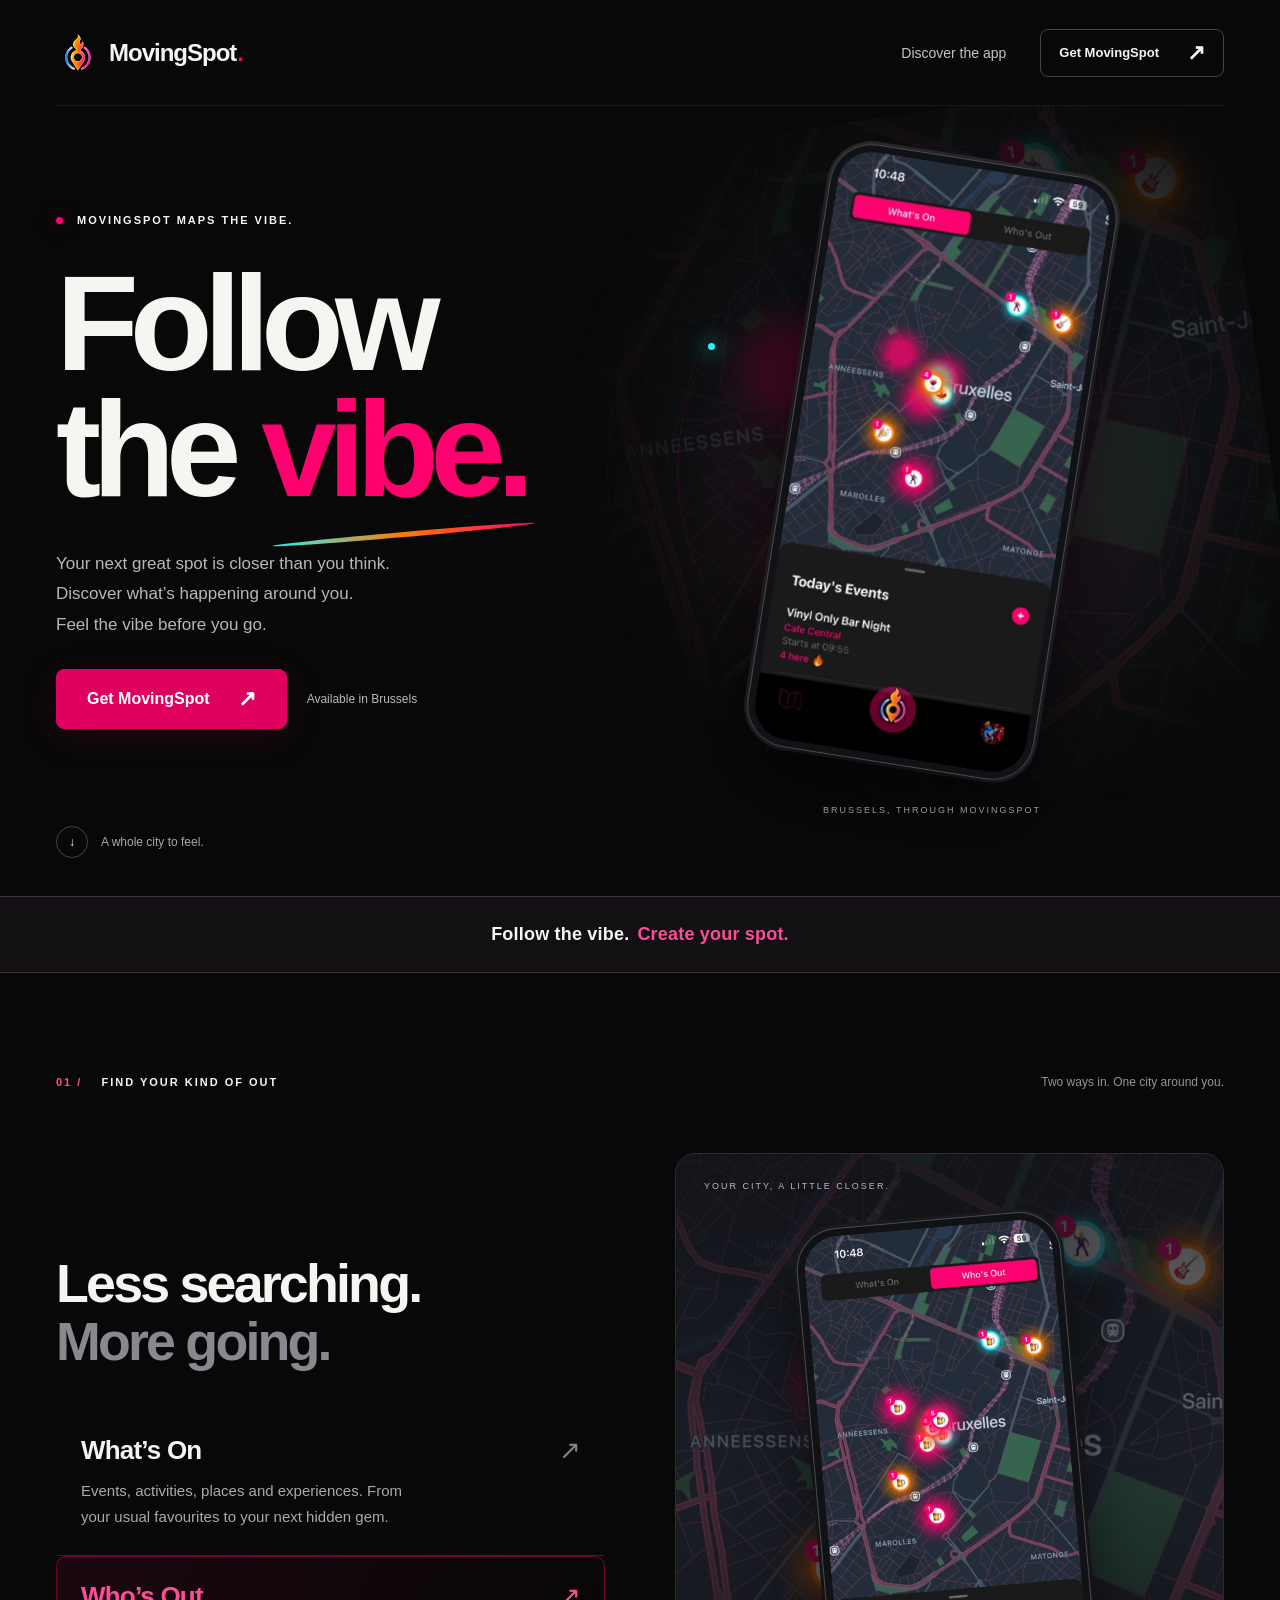
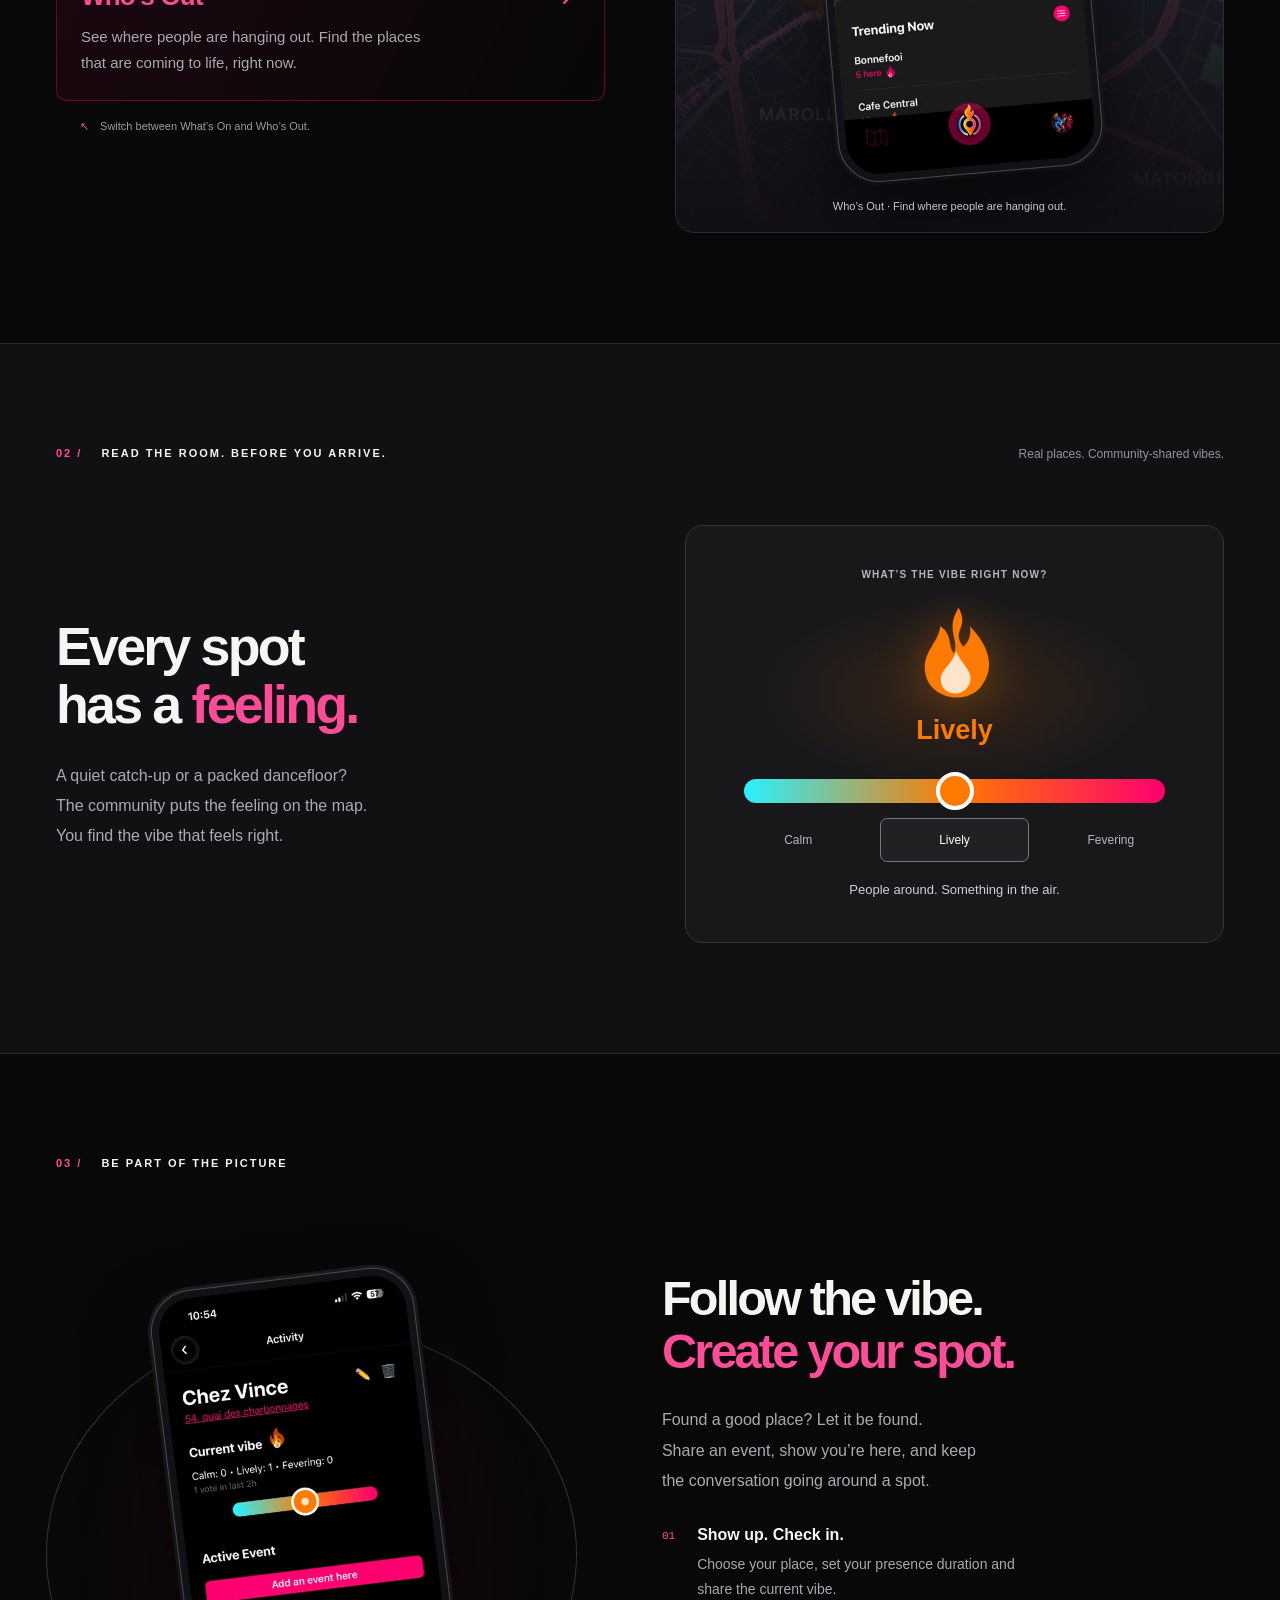
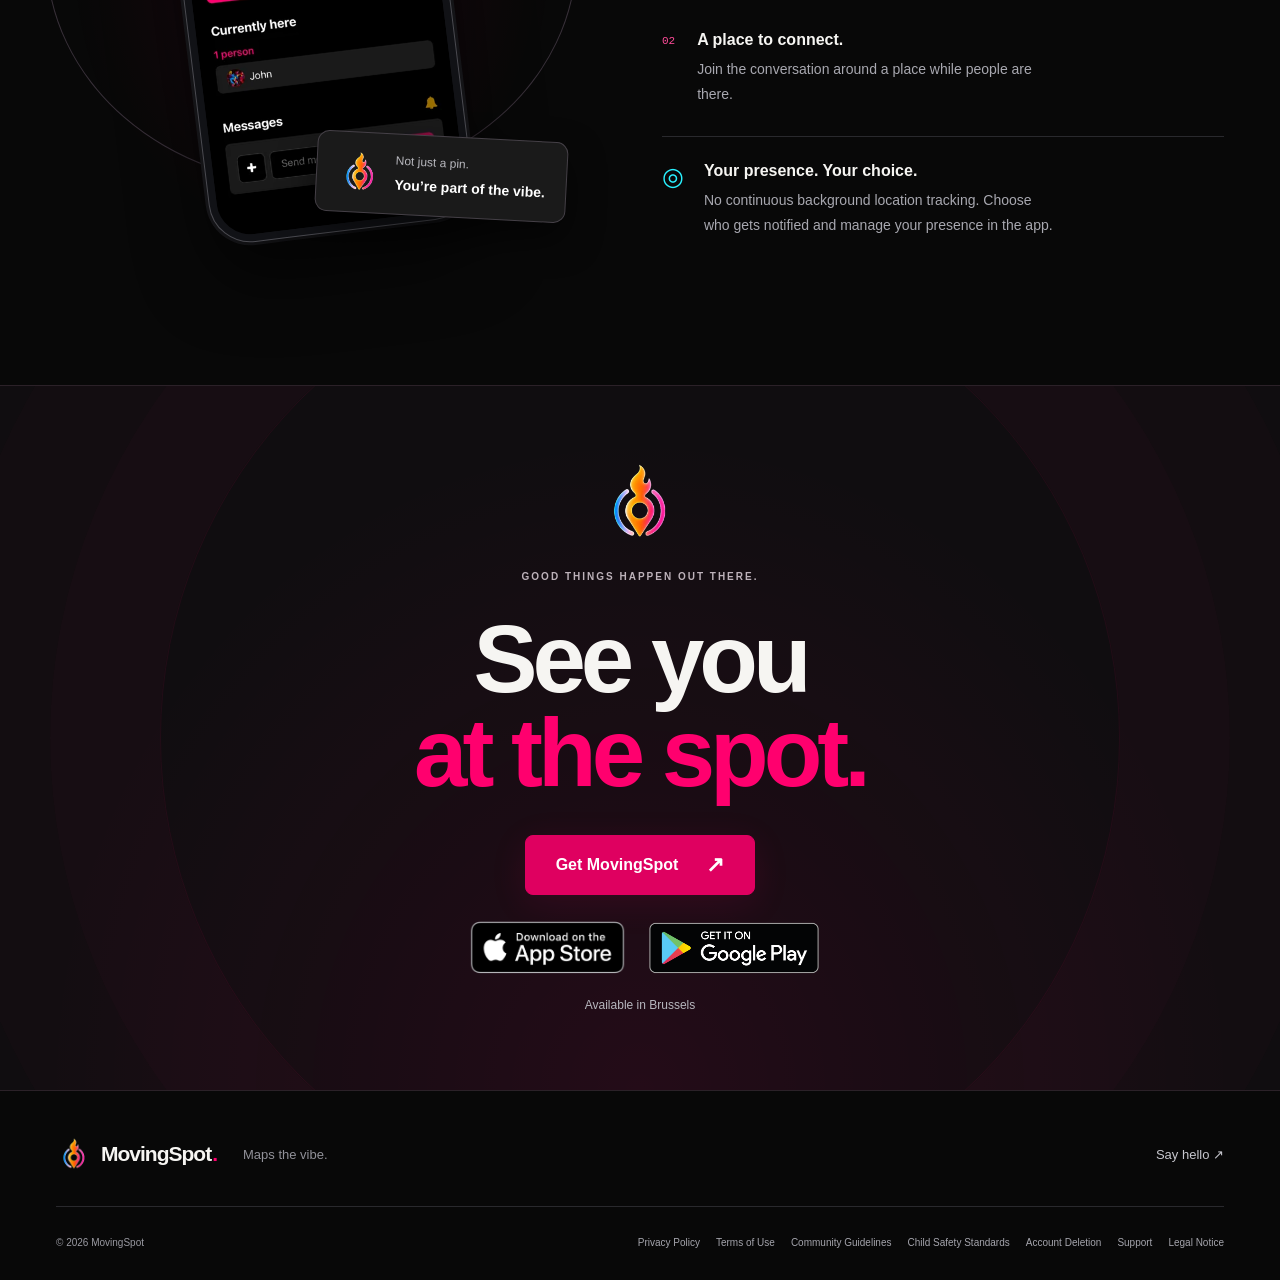
==== index.html @ 8ee5115b "Show Brussels availability across download actions" ====
<!doctype html>
<html lang="en">
<head>
  <meta charset="utf-8">
  <meta name="viewport" content="width=device-width, initial-scale=1">
  <title>MovingSpot | Follow the vibe</title>
  <meta name="description" content="MovingSpot is the Brussels app to discover events, places and experiences. See where people are hanging out, feel the vibe before you go, and share your spot.">
  <meta name="robots" content="index,follow,max-image-preview:large">
  <meta name="application-name" content="MovingSpot">
  <meta name="theme-color" content="#080808">
  <link rel="canonical" href="https://movingspot.app/">
  <meta property="og:type" content="website">
  <meta property="og:site_name" content="MovingSpot">
  <meta property="og:title" content="MovingSpot | Follow the vibe">
  <meta property="og:description" content="Discover what's happening around you. What's On. Who's Out. Follow the vibe, not the crowd.">
  <meta property="og:url" content="https://movingspot.app/">
  <meta property="og:image" content="https://movingspot.app/assets/social-preview.png">
  <meta property="og:image:width" content="1200">
  <meta property="og:image:height" content="630">
  <meta property="og:image:alt" content="MovingSpot - discover events, places and the vibe around you.">
  <meta name="twitter:card" content="summary_large_image">
  <script type="application/ld+json">
    {
      "@context": "https://schema.org",
      "@graph": [
        {
          "@type": "WebSite",
          "@id": "https://movingspot.app/#website",
          "url": "https://movingspot.app/",
          "name": "MovingSpot",
          "alternateName": "MovingSpot Brussels",
          "inLanguage": "en-BE",
          "publisher": { "@id": "https://movingspot.app/#organization" }
        },
        {
          "@type": "Organization",
          "@id": "https://movingspot.app/#organization",
          "name": "MovingSpot",
          "legalName": "IRD (Inoca Research And Development)",
          "url": "https://movingspot.app/",
          "logo": {
            "@type": "ImageObject",
            "url": "https://movingspot.app/assets/icon-512.png",
            "contentUrl": "https://movingspot.app/assets/icon-512.png"
          },
          "email": "support@movingspot.app",
          "vatID": "BE0658904172",
          "address": {
            "@type": "PostalAddress",
            "streetAddress": "54 quai des Charbonnages",
            "postalCode": "1080",
            "addressLocality": "Brussels",
            "addressCountry": "BE"
          },
          "sameAs": [
            "https://play.google.com/store/apps/details?id=com.brusselfever.app",
            "https://apps.apple.com/us/app/movingspot-brussels/id6769430023"
          ]
        },
        {
          "@type": "MobileApplication",
          "@id": "https://movingspot.app/#app",
          "name": "MovingSpot: Brussels",
          "alternateName": "MovingSpot",
          "applicationCategory": "LifestyleApplication",
          "operatingSystem": ["Android", "iOS"],
          "url": "https://movingspot.app/",
          "downloadUrl": [
            "https://play.google.com/store/apps/details?id=com.brusselfever.app",
            "https://apps.apple.com/us/app/movingspot-brussels/id6769430023"
          ],
          "image": "https://movingspot.app/assets/icon-512.png",
          "publisher": { "@id": "https://movingspot.app/#organization" }
        }
      ]
    }
  </script>
  <link rel="icon" type="image/png" href="./assets/icon-32.png">
  <link rel="apple-touch-icon" href="./assets/icon-180.png">
  <link rel="manifest" href="./site.webmanifest">
  <link rel="stylesheet" href="./styles.css?v=brussels-availability-2">
  <script src="./site.js?v=stores-live-4" defer></script>
</head>
<body>
  <a class="skip-link" href="#main">Skip to content</a>
  <header class="site-header wrap">
    <a class="brand" href="./" aria-label="MovingSpot home"><img src="./assets/brand-mark.webp" alt="" width="44" height="44">MovingSpot<span class="brand-dot">.</span></a>
    <nav aria-label="Main navigation"><a class="nav-discover" href="#discover">Discover the app</a><a class="button button-small" data-download data-download-nav href="#download"><span data-download-label>Get MovingSpot</span> <span aria-hidden="true">↗</span></a></nav>
  </header>
  <main id="main">
    <section class="hero wrap" aria-labelledby="hero-title">
      <div class="hero-copy">
        <p class="eyebrow"><span class="status-dot"></span> MovingSpot maps the vibe.</p>
        <h1 id="hero-title">Follow<br> the <em>vibe.</em></h1>
        <p class="hero-description">Your next great spot is closer than you think.<br>Discover what’s happening around you.<br>Feel the vibe before you go.</p>
        <div class="hero-actions"><a class="button button-primary" data-download data-download-hero href="#download"><span data-download-label>Get MovingSpot</span><span aria-hidden="true">↗</span></a><span class="availability-note">Available in Brussels</span></div>
      </div>
      <div class="hero-scene" aria-label="A preview of the MovingSpot app in Brussels">
        <div class="hero-map" aria-hidden="true"></div>
        <div class="orbit orbit-one" aria-hidden="true"></div><div class="orbit orbit-two" aria-hidden="true"></div>
        <div class="phone hero-phone"><img src="./assets/map-on-780.webp" srcset="./assets/map-on-390.webp 390w, ./assets/map-on-780.webp 780w" sizes="(max-width: 600px) 250px, 290px" width="780" height="1688" fetchpriority="high" alt="MovingSpot What's On: map of Brussels with glowing event markers and Today's Events."></div>
        <span class="scene-note">BRUSSELS, THROUGH MOVINGSPOT</span>
      </div>
      <a class="scroll-cue" href="#discover"><span aria-hidden="true">↓</span> A whole city to feel.</a>
    </section>
    <div class="vibe-strip">
      <p class="strip-content"><span>Follow the vibe.</span> <span class="strip-accent">Create your spot.</span></p>
    </div>
    <section class="discover wrap section" id="discover" aria-labelledby="discover-title">
      <div class="section-top"><p class="eyebrow"><span class="section-number">01 /</span> Find your kind of out</p><p class="small-note">Two ways in. One city around you.</p></div>
      <div class="discovery-layout">
        <div class="discovery-copy">
          <h2 id="discover-title">Less searching.<br><span class="muted-heading">More going.</span></h2>
          <div class="discovery-controls" role="group" aria-label="Explore the two map views">
            <button class="discovery-choice" type="button" data-mode="on" aria-pressed="false" aria-controls="discovery-screen"><span class="choice-heading"><span>What’s On</span><span aria-hidden="true">↗</span></span><span class="choice-copy">Events, activities, places and experiences. From your usual favourites to your next hidden gem.</span></button>
            <button class="discovery-choice is-active" type="button" data-mode="out" aria-pressed="true" aria-controls="discovery-screen"><span class="choice-heading"><span>Who’s Out</span><span aria-hidden="true">↗</span></span><span class="choice-copy">See where people are hanging out. Find the places that are coming to life, right now.</span></button>
          </div>
          <p class="interaction-hint"><span aria-hidden="true">↖</span> Switch between What’s On and Who’s Out.</p>
        </div>
        <figure class="discovery-stage">
          <div class="stage-map" aria-hidden="true"></div><span class="stage-caption">YOUR CITY, A LITTLE CLOSER.</span>
          <div class="phone discovery-phone" id="discovery-screen"><img id="discovery-image" src="./assets/map-out-780.webp" srcset="./assets/map-out-390.webp 390w, ./assets/map-out-780.webp 780w" sizes="(max-width: 600px) 240px, 280px" width="780" height="1688" loading="lazy" alt="Who's Out view with place markers and a Trending Now list of places where people are present."></div>
          <figcaption id="discovery-caption" aria-live="polite">Who’s Out · Find where people are hanging out.</figcaption>
        </figure>
      </div>
    </section>
    <section class="vibe-section section" id="vibe" aria-labelledby="vibe-title">
      <div class="wrap">
        <div class="section-top"><p class="eyebrow"><span class="section-number">02 /</span> Read the room. Before you arrive.</p><span class="small-note">Real places. Community-shared vibes.</span></div>
        <div class="vibe-layout">
          <div><h2 id="vibe-title">Every spot<br>has a <em>feeling.</em></h2><p class="section-description">A quiet catch-up or a packed dancefloor?<br>The community puts the feeling on the map.<br>You find the vibe that feels right.</p></div>
          <div class="vibe-demo" data-vibe="lively">
            <p class="eyebrow">What’s the vibe right now?</p>
            <div class="vibe-symbol" aria-hidden="true"><svg viewBox="0 0 80 100"><path d="M44 2C56 25 35 26 49 44c6-5 9-14 7-22 25 26 25 47 13 64C53 108 16 100 9 77 1 52 23 40 24 22c14 9 8 23 15 29C45 36 29 26 44 2Z" fill="currentColor"/><path d="M41 49c8 17 22 24 13 38-9 13-27 8-29-4-3-14 12-18 16-34Z" fill="#fff" opacity=".8"/></svg></div>
            <p class="vibe-state" id="vibe-state" aria-live="polite">Lively</p><div class="vibe-scale"><span aria-hidden="true"></span><input id="vibe-slider" type="range" min="0" max="2" step="1" value="1" aria-label="Select the vibe" aria-valuetext="Lively"></div>
            <div class="vibe-options" role="group" aria-label="Preview a vibe"><button type="button" data-vibe-option="calm" aria-pressed="false">Calm</button><button type="button" data-vibe-option="lively" aria-pressed="true">Lively</button><button type="button" data-vibe-option="fevering" aria-pressed="false">Fevering</button></div>
            <p class="vibe-description" id="vibe-description">People around. Something in the air.</p>
          </div>
        </div>
      </div>
    </section>
    <section class="community wrap section" aria-labelledby="community-title">
      <div class="section-top"><p class="eyebrow"><span class="section-number">03 /</span> Be part of the picture</p></div>
      <div class="community-layout">
        <div class="community-visual"><div class="community-halo" aria-hidden="true"></div><div class="phone activity-phone"><img src="./assets/activity-780.webp" srcset="./assets/activity-390.webp 390w, ./assets/activity-780.webp 780w" sizes="(max-width: 600px) 220px, 265px" width="780" height="1688" loading="lazy" alt="Place activity screen showing the current vibe, people present and place-based messages."></div><div class="checkin-note"><img src="./assets/brand-mark.webp" width="46" height="46" alt=""><span>Not just a pin.<br><strong>You’re part of the vibe.</strong></span></div></div>
        <div class="community-copy"><h2 id="community-title">Follow the vibe.<br><em>Create your spot.</em></h2><p class="section-description">Found a good place? Let it be found.<br>Share an event, show you’re here, and keep<br class="desktop-break"> the conversation going around a spot.</p>
          <div class="story-line"><span aria-hidden="true">01</span><div><h3>Show up. Check in.</h3><p>Choose your place, set your presence duration and share the current vibe.</p></div></div>
          <div class="story-line"><span aria-hidden="true">02</span><div><h3>A place to connect.</h3><p>Join the conversation around a place while people are there.</p></div></div>
          <div class="privacy-note"><span aria-hidden="true">◎</span><div><h3>Your presence. Your choice.</h3><p>No continuous background location tracking. Choose who gets notified and manage your presence in the app.</p></div></div>
        </div>
      </div>
    </section>
    <section class="download-section" id="download" aria-labelledby="download-title">
      <div class="download-orbit" aria-hidden="true"></div><div class="wrap download-content"><img src="./assets/brand-mark.webp" width="88" height="88" alt="" loading="lazy"><p class="eyebrow">Good things happen out there.</p><h2 id="download-title">See you<br><em>at the spot.</em></h2><a class="button button-primary" data-download data-download-bottom href="#store-options"><span data-download-label>Get MovingSpot</span><span aria-hidden="true">↗</span></a>
        <div class="store-links" id="store-options"><a class="store-badge" data-store="apple" href="https://apps.apple.com/us/app/movingspot-brussels/id6769430023" target="_blank" rel="noopener noreferrer" aria-label="Download MovingSpot on the App Store (opens in a new tab)"><img class="store-badge-image" src="./assets/app-store.png" width="775" height="300" alt=""></a><a class="store-badge" data-store="google" href="https://play.google.com/store/apps/details?id=com.brusselfever.app" target="_blank" rel="noopener noreferrer" aria-label="Get MovingSpot on Google Play (opens in a new tab)"><img class="store-badge-image" src="./assets/google-play.png" width="1500" height="1500" alt=""></a></div><p class="availability-note">Available in Brussels</p>
      </div>
    </section>
  </main>
  <footer class="site-footer wrap">
    <div class="footer-top"><a class="brand" href="./"><img src="./assets/brand-mark.webp" alt="" width="36" height="36">MovingSpot<span class="brand-dot">.</span></a><p>Maps the vibe.</p><a href="mailto:support@movingspot.app" target="_blank" rel="noopener noreferrer" aria-label="Say hello (opens in a new tab)">Say hello <span aria-hidden="true">↗</span></a></div>
    <div class="footer-bottom"><p>© 2026 MovingSpot</p><nav aria-label="Legal and support"><a href="./privacy.html">Privacy Policy</a><a href="./terms.html">Terms of Use</a><a href="./community-guidelines.html">Community Guidelines</a><a href="./child-safety.html">Child Safety Standards</a><a href="./account-deletion.html">Account Deletion</a><a href="./support.html">Support</a><a href="./legal-notice.html">Legal Notice</a></nav></div>
  </footer>
  <dialog id="store-dialog" aria-labelledby="store-title"><button class="dialog-close" type="button" aria-label="Close store selection">×</button><img src="./assets/brand-mark.webp" width="72" height="72" alt=""><p class="eyebrow">Follow the vibe.</p><h2 id="store-title">Take the city<br>with you.</h2><p class="availability-note">Available in Brussels</p><div class="dialog-stores"><a class="store-badge" data-store="apple" href="https://apps.apple.com/us/app/movingspot-brussels/id6769430023" target="_blank" rel="noopener noreferrer" aria-label="Download MovingSpot on the App Store (opens in a new tab)"><img class="store-badge-image" src="./assets/app-store.png" width="775" height="300" alt=""></a><a class="store-badge" data-store="google" href="https://play.google.com/store/apps/details?id=com.brusselfever.app" target="_blank" rel="noopener noreferrer" aria-label="Get MovingSpot on Google Play (opens in a new tab)"><img class="store-badge-image" src="./assets/google-play.png" width="1500" height="1500" alt=""></a></div></dialog>
</body>
</html>
---- styles.css ----
/* MovingSpot: app palette, system typography, map halos and compact surfaces. */
:root {
  color-scheme:dark;
  --bg:#080808;
  --surface:#1a1a1a;
  --pink:#ff006e;
  --pink-text:#ff4c99;
  --cyan:#29f1ff;
  --orange:#ff7a00;
  --text:#f6f5f2;
  --muted:#a2a2a7;
  --line:#29292d;
  --wrap:1200px;
  font-family:Arial,Helvetica,sans-serif;
  background:var(--bg);
  color:var(--text);
}

* {
  box-sizing:border-box;
}

html {
  scroll-behavior:smooth;
  scroll-padding-top:32px;
}

body {
  margin:0;
}

main {
  overflow:clip;
}

body,button,a {
  -webkit-tap-highlight-color:transparent;
}

button,a {
  touch-action:manipulation;
}

button {
  font:inherit;
  color:inherit;
}

a {
  color:inherit;
  text-decoration:none;
}

img {
  max-width:100%;
  display:block;
  height:auto;
}

button {
  cursor:pointer;
}

button,a {
  transition:background .2s,color .2s,border-color .2s,transform .2s;
}

button:focus-visible,a:focus-visible {
  outline:3px solid var(--cyan);
  outline-offset:6px;
}

button:active,.button:active {
  transform:translateY(1px);
}

::selection {
  background:var(--pink);
  color:#fff;
}

p,h1,h2,h3,figure {
  margin:0;
}

h1,h2,h3 {
  font-weight:700;
}

em {
  font-style:normal;
  color:var(--pink-text);
}

.wrap {
  width:min(var(--wrap),calc(100% - 112px));
  margin-inline:auto;
}

.skip-link {
  position:fixed;
  top:12px;
  left:12px;
  z-index:100;
  background:var(--pink);
  padding:14px;
  transform:translateY(-200%);
}

.skip-link:focus {
  transform:translateY(0);
}

.site-header {
  height:106px;
  display:flex;
  justify-content:space-between;
  align-items:center;
  position:relative;
  z-index:5;
  border-bottom:1px solid #ffffff13;
}

.brand {
  display:inline-flex;
  align-items:center;
  font-size:24px;
  font-weight:750;
  letter-spacing:-1px;
  white-space:nowrap;
}

.brand img {
  margin-right:9px;
}

.brand-dot {
  color:var(--pink);
  margin-left:1px;
}

.site-header nav {
  display:flex;
  align-items:center;
  gap:34px;
  font-size:14px;
}

.nav-discover {
  color:#c5c5c8;
}

.nav-discover:hover {
  color:#fff;
}

.button {
  display:inline-flex;
  align-items:center;
  justify-content:center;
  gap:28px;
  min-height:54px;
  padding:16px 25px;
  border:1px solid #454549;
  border-radius:8px;
  font-weight:700;
  font-size:15px;
}

.button:hover {
  background:#222;
  border-color:#727277;
}

.button-small {
  min-height:44px;
  padding:12px 18px;
  font-size:13px;
}

.button-primary {
  background:#df0060;
  border-color:#df0060;
  color:white;
  box-shadow:0 8px 36px #ff006e1a;
  font-size:16px;
  min-height:60px;
  padding:18px 30px;
}

.button-primary:hover {
  background:#d9005d;
  border-color:#d9005d;
  transform:translateY(-3px);
  box-shadow:0 10px 40px #ff006e2b;
}

.button[aria-disabled="true"],
.button[aria-disabled="true"]:hover {
  cursor:not-allowed;
  opacity:.58;
  background:#5b263d;
  border-color:#77465b;
  box-shadow:none;
  transform:none;
}

.button span[aria-hidden] {
  font-size:22px;
  line-height:1;
}

.eyebrow {
  text-transform:uppercase;
  font-size:11px;
  letter-spacing:2px;
  font-weight:600;
  line-height:1.7;
}

.status-dot {
  display:inline-block;
  width:7px;
  height:7px;
  border-radius:50%;
  background:var(--pink);
  box-shadow:0 0 16px #ff006e88;
  margin-right:9px;
}

.hero {
  display:grid;
  grid-template-columns:1fr 1fr;
  position:relative;
  min-height:790px;
  align-items:center;
  padding-top:38px;
  padding-bottom:100px;
}

.hero-copy {
  position:relative;
  z-index:2;
}

.hero h1 {
  font-size:clamp(88px,10.6vw,150px);
  line-height:.93;
  letter-spacing:-9px;
  margin:31px 0;
}

.hero h1 em {
  color:var(--pink);
  position:relative;
}

.hero h1 em:after {
  content:'';
  position:absolute;
  left:4%;
  right:-4%;
  bottom:-12px;
  height:5px;
  background:linear-gradient(90deg,var(--cyan),var(--orange) 50%,var(--pink));
  transform:rotate(-5deg);
  border-radius:50%;
}

.hero-description {
  font-size:17px;
  line-height:1.8;
  color:#b7b7be;
  margin:36px 0 29px;
}

.hero-actions {
  display:flex;
  align-items:center;
  gap:20px;
}

.availability-note {
  color:#b7b7be;
  font-size:12px;
  line-height:1.5;
}

.download-content>.availability-note {
  margin-top:14px;
}

.hero-scene {
  height:650px;
  position:relative;
  isolation:isolate;
}

.hero-map {
  position:absolute;
  inset:-30px -45px -30px -60px;
  background:url('./assets/map-texture.webp') center/cover;
  opacity:.44;
  mask-image:radial-gradient(ellipse at 58% 46%,#000 5%,#0008 42%,transparent 72%);
  z-index:-2;
  transform:rotate(-8deg);
}

.hero-scene:after {
  content:'';
  position:absolute;
  inset:12% 0 5%;
  background:radial-gradient(ellipse,#ff006e1f,transparent 66%);
  z-index:-1;
}

.phone {
  padding:7px;
  background:#111216;
  border:1px solid #4a4a50;
  border-radius:42px;
  box-shadow:0 35px 70px #0009,0 0 0 3px #1d1d21;
  overflow:hidden;
}

.phone img {
  width:100%;
  height:auto;
  border-radius:34px;
}

.hero-phone {
  width:290px;
  position:absolute;
  top:12px;
  left:50%;
  transform:translateX(-50%) rotate(9deg);
  box-shadow:0 35px 80px #000b,0 0 0 3px #2b2b31;
}

.orbit {
  position:absolute;
  border:1px solid #ff006e20;
  border-radius:50%;
  width:510px;
  height:510px;
  left:50%;
  top:50%;
  transform:translate(-50%,-50%);
  z-index:-1;
}

.orbit-two {
  width:650px;
  height:650px;
  border-style:dashed;
  border-color:#ffffff0a;
}

.orbit-one:before {
  content:'';
  position:absolute;
  top:25%;
  left:6%;
  width:7px;
  height:7px;
  background:var(--cyan);
  border-radius:50%;
  box-shadow:0 0 20px 7px #29f1ff33;
}

.floating-tag {
  display:flex;
  align-items:center;
  gap:12px;
  background:#19191bed;
  border:1px solid #43434b;
  border-radius:12px;
  padding:15px 18px;
  position:absolute;
  z-index:2;
  box-shadow:0 15px 35px #0006;
  font-size:12px;
  color:#b5b5bb;
  line-height:1.7;
}

.floating-tag strong {
  color:#fff;
  font-size:13px;
  font-weight:600;
}

.tag-top {
  top:93px;
  left:-18px;
  transform:rotate(-6deg);
}

.tag-bottom {
  right:-5px;
  bottom:84px;
  transform:rotate(-5deg);
}

.tag-arrow {
  color:var(--pink-text);
  font-size:24px;
  margin-left:10px;
}

.mini-marker {
  display:grid;
  place-items:center;
  width:39px;
  height:39px;
  border:3px solid var(--cyan);
  border-radius:50%;
  background:#fff;
  font-size:19px;
  box-shadow:0 0 22px #29f1ff44;
}

.mini-marker.pink {
  border-color:var(--pink);
  box-shadow:0 0 22px #ff006e66;
}

.map-coordinate {
  position:absolute;
  top:24px;
  right:6px;
  font-family:monospace;
  font-size:10px;
  color:#87878f;
  letter-spacing:1px;
}

.scene-note {
  position:absolute;
  bottom:-20px;
  left:50%;
  transform:translateX(-50%);
  font-size:9px;
  color:#9b9ba5;
  letter-spacing:2px;
  white-space:nowrap;
}

.scroll-cue {
  position:absolute;
  left:0;
  bottom:38px;
  display:flex;
  align-items:center;
  gap:13px;
  color:#a7a7af;
  font-size:12px;
}

.scroll-cue span {
  display:grid;
  place-items:center;
  border:1px solid #44444c;
  border-radius:50%;
  width:32px;
  height:32px;
  color:#fff;
}

.scroll-cue:hover {
  color:#fff;
}

.vibe-strip {
  border-top:1px solid #393038;
  border-bottom:1px solid #393038;
  background:#121013;
  padding:23px 0;
}

.strip-content {
  display:flex;
  justify-content:center;
  align-items:center;
  flex-wrap:wrap;
  width:min(1200px,calc(100% - 48px));
  margin-inline:auto;
  gap:4px 8px;
  font-size:18px;
  letter-spacing:.2px;
  font-weight:700;
  line-height:1.6;
  text-align:center;
}

.strip-accent {
  color:var(--pink-text);
}

.section {
  padding-top:100px;
  padding-bottom:110px;
}

.section-top {
  display:flex;
  justify-content:space-between;
  align-items:center;
  gap:20px;
  margin-bottom:62px;
}

.section-number {
  color:var(--pink-text);
  margin-right:14px;
}

.small-note {
  font-size:12px;
  color:#94949b;
}

.discovery-layout {
  display:grid;
  grid-template-columns:1fr 1fr;
  gap:70px;
  align-items:center;
}

h2 {
  font-size:clamp(42px,4.2vw,60px);
  line-height:1.08;
  letter-spacing:-2.8px;
}

.muted-heading {
  color:#88888f;
}

.discovery-controls {
  margin-top:40px;
}

.discovery-choice {
  text-align:left;
  display:block;
  width:100%;
  padding:24px;
  border:1px solid transparent;
  border-bottom:1px solid var(--line);
  border-radius:0;
  background:transparent;
}

.choice-heading {
  display:flex;
  justify-content:space-between;
  font-size:26px;
  font-weight:700;
  letter-spacing:-.8px;
  margin-bottom:12px;
}

.choice-heading>span:last-child {
  color:#81818a;
  font-weight:400;
}

.choice-copy {
  display:block;
  font-size:15px;
  line-height:1.75;
  color:#a9a9b1;
  max-width:350px;
}

.discovery-choice.is-active {
  border:1px solid #ff006e66;
  background:linear-gradient(115deg,#ff006e14,transparent);
  border-radius:10px;
}

.is-active .choice-heading {
  color:var(--pink-text);
}

.is-active .choice-heading>span:last-child {
  color:var(--pink-text);
}

.discovery-choice:hover {
  background-color:#ffffff06;
}

.interaction-hint {
  color:#9b9ba3;
  font-size:11px;
  margin-top:19px;
  padding-left:24px;
}

.interaction-hint span {
  margin-right:8px;
  color:var(--pink-text);
}

.discovery-stage {
  height:680px;
  position:relative;
  border:1px solid #2f2b34;
  border-radius:20px;
  background:#111014;
  overflow:hidden;
  display:flex;
  align-items:center;
  justify-content:center;
  padding-bottom:15px;
}

.stage-map {
  position:absolute;
  inset:0;
  background:linear-gradient(0deg,#151016,transparent 50%,#10101499),url('./assets/map-texture.webp') center/cover;
  opacity:.48;
}

.stage-caption {
  position:absolute;
  top:27px;
  left:28px;
  font-size:9px;
  letter-spacing:2px;
  color:#c0b6c2;
}

.discovery-phone {
  position:relative;
  width:265px;
  transform:rotate(-5deg);
  margin-top:22px;
}

.discovery-stage figcaption {
  position:absolute;
  bottom:20px;
  text-align:center;
  font-size:11px;
  color:#cbc4cc;
  padding:0 16px;
}

.vibe-section {
  background:#111113;
  border-block:1px solid #262629;
}

.vibe-layout {
  display:grid;
  grid-template-columns:1fr 1fr;
  gap:90px;
  align-items:center;
}

.section-description {
  font-size:16px;
  line-height:1.9;
  color:#aaaab2;
  margin-top:28px;
}

.vibe-demo {
  --vibe-color:var(--orange);
  --vibe-position:50%;
  position:relative;
  padding:40px 38px 28px;
  text-align:center;
  border:1px solid #35353a;
  border-radius:18px;
  background:#18181b;
  isolation:isolate;
}

.vibe-demo:before {
  content:'';
  position:absolute;
  inset:15% 10% 35%;
  border-radius:50%;
  background:radial-gradient(ellipse,color-mix(in srgb,var(--vibe-color) 13%,transparent),transparent 65%);
  z-index:-1;
}

.vibe-demo[data-vibe=calm] {
  --vibe-color:var(--cyan);
  --vibe-position:0%;
}

.vibe-demo[data-vibe=fevering] {
  --vibe-color:var(--pink);
  --vibe-position:100%;
}

.vibe-demo>.eyebrow {
  color:#b6b6bd;
  font-size:10px;
  letter-spacing:1.2px;
}

.vibe-symbol {
  width:74px;
  height:95px;
  color:var(--vibe-color);
  margin:23px auto 14px;
  filter:drop-shadow(0 0 23px color-mix(in srgb,var(--vibe-color) 35%,transparent));
  transition:color .28s;
}

.vibe-state {
  font-size:27px;
  font-weight:700;
  color:var(--vibe-color);
  margin-bottom:33px;
}

.vibe-scale {
  height:24px;
  background:linear-gradient(90deg,var(--cyan),var(--orange) 50%,var(--pink));
  border-radius:20px;
  margin:0 20px;
  position:relative;
}

.vibe-scale span {
  position:absolute;
  left:var(--vibe-position);
  top:50%;
  width:38px;
  height:38px;
  pointer-events:none;
  transform:translate(-50%,-50%);
  border:4px solid #fff;
  background:var(--vibe-color);
  border-radius:50%;
  transition:left .28s,background .28s;
}

.vibe-scale input {
  position:absolute;
  inset:50% 0 auto;
  transform:translateY(-50%);
  width:100%;
  height:44px;
  margin:0;
  opacity:0;
  cursor:pointer;
}

.vibe-scale:focus-within {
  outline:3px solid var(--cyan);
  outline-offset:8px;
}

.vibe-options {
  display:flex;
  justify-content:space-between;
  margin-top:15px;
  gap:8px;
}

.vibe-options button {
  padding:12px 8px;
  min-height:44px;
  font-size:12px;
  background:none;
  border:1px solid transparent;
  border-radius:7px;
  color:#b7b7bf;
  flex:1;
}

.vibe-options button:hover {
  background:#ffffff08;
}

.vibe-options [aria-pressed=true] {
  border-color:#77777e;
  background:#ffffff0a;
  color:#fff;
}

.vibe-description {
  font-size:13px;
  margin-top:20px;
  color:#d0d0d5;
  min-height:32px;
}

.demo-note {
  font-size:10px;
  color:#92929b;
  line-height:1.6;
}

.community-layout {
  display:grid;
  grid-template-columns:1fr 1.1fr;
  gap:95px;
  align-items:center;
}

.community-visual {
  position:relative;
  min-height:640px;
  display:flex;
  align-items:center;
  justify-content:center;
}

.community-halo {
  position:absolute;
  inset:0;
  background:radial-gradient(ellipse,#ff006e17,transparent 67%);
}

.community-halo:after {
  content:'';
  position:absolute;
  border:1px solid #383039;
  border-radius:50%;
  inset:14% -2%;
}

.activity-phone {
  width:265px;
  position:relative;
  transform:rotate(-7deg);
}

.checkin-note {
  position:absolute;
  bottom:58px;
  right:0;
  display:flex;
  gap:12px;
  align-items:center;
  background:#1a1a1a;
  border:1px solid #454047;
  border-radius:12px;
  padding:16px 20px;
  box-shadow:0 16px 35px #0008;
  font-size:12px;
  line-height:1.8;
  color:#b9b9bf;
  transform:rotate(3deg);
}

.checkin-note strong {
  font-size:14px;
  color:#fff;
}

.community-copy h2 {
  font-size:clamp(36px,3.8vw,53px);
}

.story-line {
  display:flex;
  gap:22px;
  margin-top:30px;
}

.story-line>span {
  font-size:11px;
  font-family:monospace;
  color:var(--pink-text);
  padding-top:4px;
}

.story-line h3,.privacy-note h3 {
  font-size:16px;
  margin-bottom:8px;
}

.story-line p,.privacy-note p {
  font-size:14px;
  line-height:1.75;
  color:#a8a8b0;
  max-width:350px;
}

.privacy-note {
  display:flex;
  gap:20px;
  margin-top:30px;
  border-top:1px solid var(--line);
  padding-top:25px;
}

.privacy-note>span {
  font-size:25px;
  color:var(--cyan);
}

.download-section {
  position:relative;
  overflow:hidden;
  border-block:1px solid #2b2128;
  text-align:center;
  background:radial-gradient(ellipse at 50% 100%,#ff006e15,transparent 66%),#100d10;
  padding:72px 0 76px;
}

.download-content {
  position:relative;
}

.download-content>img {
  margin:0 auto 22px;
}

.download-content>.eyebrow {
  color:#bdb2ba;
  font-size:10px;
}

.download-content h2 {
  font-size:clamp(65px,7.5vw,108px);
  line-height:.98;
  letter-spacing:-5px;
  margin:27px 0 35px;
}

.download-content h2 em {
  color:var(--pink);
}

.download-orbit {
  width:960px;
  height:960px;
  position:absolute;
  top:50%;
  left:50%;
  transform:translate(-50%,-50%);
  border:1px solid #ff006e13;
  border-radius:50%;
  box-shadow:0 0 0 110px #ff006e04,0 0 0 220px #ff006e03;
}

.store-links {
  display:flex;
  justify-content:center;
  align-items:center;
  flex-wrap:wrap;
  gap:12px;
  margin-top:19px;
}

.store-badge {
  display:block;
  position:relative;
  height:52px;
  overflow:hidden;
  color:#fff;
  transition:transform .2s ease;
}

.store-badge[data-store="apple"] {
  width:176px;
  height:68px;
}

.store-badge[data-store="google"] {
  width:173px;
}

.store-badge-image {
  display:block;
  transition:filter .2s ease;
}

.store-badge[data-store="apple"] .store-badge-image {
  width:100%;
  height:100%;
  object-fit:contain;
}

.store-badge[data-store="google"] .store-badge-image {
  width:188px;
  height:188px;
  max-width:none;
  position:absolute;
  left:50%;
  top:50%;
  transform:translate(-50%,-50%);
}

.store-badge:not([aria-disabled="true"]):hover .store-badge-image {
  filter:brightness(1.12);
}

.store-badge:not([aria-disabled="true"]):hover {
  transform:translateY(-2px);
}

.store-badge[aria-disabled="true"] {
  cursor:not-allowed;
  opacity:.46;
}

.store-badge-status {
  position:absolute;
  right:6px;
  bottom:5px;
  padding:3px 5px;
  border-radius:4px;
  background:#080808e6;
  color:#fff;
  font-size:8px;
  font-weight:700;
  letter-spacing:.35px;
  text-transform:uppercase;
}

.site-footer {
  padding-block:45px 25px;
}

.footer-top {
  display:flex;
  align-items:center;
  gap:26px;
  margin-bottom:34px;
}

.footer-top .brand {
  font-size:21px;
}

.footer-top>p {
  font-size:13px;
  color:#919199;
}

.footer-top>a:last-child {
  font-size:13px;
  margin-left:auto;
  color:#c7c7ce;
}

.footer-bottom {
  border-top:1px solid var(--line);
  padding-top:23px;
  display:flex;
  justify-content:space-between;
  gap:30px;
  align-items:baseline;
}

.footer-bottom>p {
  font-size:10px;
  white-space:nowrap;
  color:#9a9aa2;
}

.footer-bottom nav {
  display:flex;
  flex-wrap:wrap;
  gap:4px 16px;
  justify-content:flex-end;
}

.footer-bottom nav a {
  font-size:10px;
  color:#a5a5ad;
  line-height:2.5;
}

.footer-bottom nav a:hover {
  color:#fff;
  text-decoration:underline;
  text-underline-offset:4px;
}

.dialog-open {
  overflow:hidden;
}

dialog:not([open]) {
  display:none;
}

dialog {
  width:min(440px,calc(100% - 32px));
  max-height:calc(100dvh - 32px);
  background:#18181b;
  color:var(--text);
  border:1px solid #4a3944;
  border-radius:18px;
  padding:34px;
  text-align:center;
  box-shadow:0 35px 100px #000b;
}

dialog::backdrop {
  background:#000b;
  backdrop-filter:blur(8px);
}

dialog>img {
  margin:0 auto 14px;
}

dialog .eyebrow {
  color:var(--pink-text);
  font-size:10px;
}

dialog h2 {
  font-size:40px;
  letter-spacing:-1.7px;
  margin-top:14px;
}

dialog>p:not(.eyebrow) {
  font-size:14px;
  color:#aaaab2;
  line-height:1.6;
  margin-top:20px;
}

.dialog-close {
  position:absolute;
  right:10px;
  top:10px;
  width:44px;
  height:44px;
  border:0;
  border-radius:50%;
  background:none;
  font-size:28px;
  color:#c7c7ce;
}

.dialog-close:hover {
  background:#ffffff0a;
}

.dialog-stores {
  display:grid;
  justify-items:center;
  gap:12px;
  margin-top:28px;
}

.dialog-stores .store-badge[data-store="google"] .store-badge-image {
  width:174px;
  height:174px;
}

.legal-content {
  max-width:780px;
  margin:72px auto 100px;
  padding-inline:24px;
  line-height:1.85;
  color:#c7c7ce;
  overflow-wrap:anywhere;
}

.legal-content h1 {
  color:#fff;
  font-size:clamp(36px,5vw,60px);
  line-height:1.12;
  letter-spacing:-2px;
  margin-bottom:26px;
}

.legal-content h2 {
  font-size:24px;
  letter-spacing:-.5px;
  line-height:1.4;
  color:#fff;
  margin-top:38px;
  margin-bottom:14px;
}

.legal-content h3 {
  font-size:18px;
  color:#eee;
  margin-top:24px;
  margin-bottom:10px;
}

.legal-content p {
  margin-block:14px;
}

.legal-content li {
  padding-left:4px;
  margin-block:6px;
}

.legal-content a {
  color:var(--pink-text);
  text-decoration:underline;
  text-underline-offset:4px;
}

.legal-content strong {
  color:#eee;
}

.legal-content h1+p strong {
  font-size:13px;
  color:#a6a6b0;
  font-weight:400;
}

.legal-page .site-header {
  height:90px;
}

.legal-page .site-header nav a {
  font-size:13px;
  color:#c9c9d0;
}

.legal-page .site-footer {
  border-top:1px solid var(--line);
}

@media(prefers-reduced-motion:no-preference) {
  .hero-phone {
    animation:arrive .8s ease-out both;
  }
  .tag-top {
    animation:tag-arrive .8s .15s ease-out both;
  }
  .tag-bottom {
    animation:tag-arrive .8s .3s ease-out both;
  }
  @keyframes arrive {
    from {
      opacity:0;
      translate:0 20px;
    }
    to {
      opacity:1;
      translate:0 0;
    }
  }
  @keyframes tag-arrive {
    from {
      opacity:0;
      translate:0 15px;
    }
    to {
      opacity:1;
      translate:0 0;
    }
  }
}

@media(min-width:1500px) {
  .hero {
    min-height:830px;
  }
  .hero h1 {
    font-size:154px;
  }
  .hero-scene {
    height:680px;
  }
  .hero-phone {
    width:306px;
  }
}

@media(max-width:1100px) {
  .wrap {
    width:calc(100% - 72px);
  }
  .hero {
    min-height:730px;
    gap:10px;
  }
  .hero h1 {
    font-size:110px;
    letter-spacing:-6px;
  }
  .hero-scene {
    height:590px;
  }
  .hero-phone {
    width:255px;
    top:35px;
  }
  .tag-top {
    left:-15px;
    top:112px;
    padding:12px;
    font-size:10px;
  }
  .floating-tag strong {
    font-size:11px;
  }
  .tag-bottom {
    right:-8px;
    bottom:52px;
    padding:12px;
  }
  .mini-marker {
    width:33px;
    height:33px;
    font-size:16px;
  }
  .orbit {
    width:400px;
    height:400px;
  }
  .orbit-two {
    width:500px;
    height:500px;
  }
  .hero-actions {
    align-items:flex-start;
    flex-direction:column;
    gap:15px;
  }
  .hero-description {
    font-size:15px;
  }
  .map-coordinate {
    font-size:8px;
    right:0;
  }
  .section {
    padding-block:80px;
  }
  .discovery-layout {
    gap:35px;
  }
  .discovery-stage {
    height:635px;
  }
  .discovery-phone {
    width:250px;
  }
  .community-layout {
    gap:40px;
  }
  .vibe-layout {
    gap:40px;
  }
  .vibe-demo {
    padding-inline:25px;
  }
  .community-visual {
    min-height:620px;
  }
  .checkin-note {
    right:-15px;
  }
  .footer-bottom {
    flex-direction:column;
    gap:12px;
  }
  .footer-bottom nav {
    justify-content:flex-start;
  }
  .small-note {
    font-size:11px;
  }
  .hero-map {
    inset:0 -15px 0 -35px;
  }
}

@media(max-width:800px) and (min-width:601px) {
  .wrap {
    width:calc(100% - 48px);
  }
  .hero h1 {
    font-size:90px;
    letter-spacing:-5px;
  }
  .hero-phone {
    width:224px;
    top:55px;
  }
  .hero-scene {
    height:560px;
  }
  .tag-top {
    left:-5px;
    top:42px;
  }
  .tag-bottom {
    right:0;
    bottom:28px;
  }
  .hero-description {
    font-size:14px;
  }
  .hero .eyebrow {
    font-size:9px;
    letter-spacing:1px;
  }
  .hero {
    min-height:680px;
  }
  .hero .button-primary {
    padding-inline:19px;
    font-size:14px;
  }
  .nav-discover {
    display:none;
  }
  .discovery-layout {
    gap:23px;
  }
  .discovery-stage {
    height:600px;
  }
  .discovery-phone {
    width:221px;
  }
  .discovery-copy h2 {
    font-size:39px;
  }
  .choice-heading {
    font-size:24px;
  }
  .discovery-choice {
    padding:20px 15px;
  }
  .choice-copy {
    font-size:14px;
  }
  .small-note {
    display:none;
  }
  .vibe-layout {
    gap:25px;
  }
  h2 {
    font-size:42px;
  }
  .section-description {
    font-size:14px;
  }
  .vibe-demo {
    padding:28px 18px;
  }
  .community-layout {
    gap:24px;
    grid-template-columns:.9fr 1.1fr;
  }
  .activity-phone {
    width:218px;
  }
  .community-copy h2 {
    font-size:36px;
  }
  .checkin-note {
    right:-6px;
    bottom:80px;
    padding:12px;
  }
  .checkin-note strong {
    font-size:12px;
  }
  .community-visual {
    min-height:580px;
  }
  .stage-caption {
    font-size:8px;
    left:20px;
  }
  .hero .scene-note {
    font-size:8px;
    letter-spacing:1px;
  }
}

@media(max-width:600px) {
  .wrap {
    width:calc(100% - 40px);
  }
  .site-header {
    height:82px;
  }
  .brand {
    font-size:21px;
  }
  .brand img {
    width:35px;
    height:35px;
    margin-right:5px;
  }
  .site-header nav {
    gap:0;
  }
  .nav-discover {
    display:none;
  }
  .button-small {
    font-size:11px;
    padding:10px 12px;
    gap:8px;
    min-height:42px;
  }
  .button-small span[aria-hidden] {
    font-size:18px;
  }
  .hero {
    grid-template-columns:1fr;
    padding-top:48px;
    padding-bottom:48px;
    gap:0;
    min-height:0;
  }
  .hero-copy {
    text-align:center;
  }
  .hero .eyebrow {
    font-size:9px;
    letter-spacing:1.5px;
  }
  .hero h1 {
    font-size:clamp(72px,20vw,110px);
    letter-spacing:-4px;
    line-height:.93;
    margin:26px 0 30px;
  }
  .hero h1 br {
    display:none;
  }
  .hero h1 {
    max-width:440px;
    margin-inline:auto;
  }
  .hero h1 em {
    display:block;
  }
  .hero h1 em:after {
    left:19%;
    right:16%;
    bottom:-7px;
    height:3px;
  }
  .hero-description {
    font-size:14px;
    line-height:1.8;
    margin:30px 0 23px;
  }
  .hero-actions {
    align-items:center;
    gap:14px;
  }
  .button-primary {
    min-height:56px;
    font-size:15px;
    padding:16px 23px;
    gap:25px;
  }
  .hero-scene {
    height:590px;
    width:100%;
    margin-top:37px;
  }
  .hero-phone {
    width:244px;
    top:17px;
    left:50%;
    transform:translateX(-50%) rotate(7deg);
  }
  .hero-map {
    inset:-10px -20px;
  }
  .tag-top {
    top:93px;
    left:-3px;
    padding:11px 12px;
    gap:9px;
  }
  .floating-tag {
    font-size:10px;
  }
  .floating-tag strong {
    font-size:11px;
  }
  .tag-bottom {
    right:-1px;
    bottom:56px;
    gap:9px;
    padding:11px 12px;
  }
  .mini-marker {
    width:32px;
    height:32px;
    font-size:16px;
  }
  .tag-arrow {
    font-size:20px;
    margin-left:0;
  }
  .orbit {
    width:300px;
    height:300px;
  }
  .orbit-two {
    width:355px;
    height:355px;
  }
  .map-coordinate {
    top:5px;
    right:0;
    font-size:7px;
  }
  .scene-note {
    bottom:-8px;
    font-size:8px;
    letter-spacing:1.5px;
  }
  .scroll-cue {
    position:static;
    justify-content:center;
    margin-top:25px;
    font-size:11px;
  }
  .scroll-cue span {
    width:27px;
    height:27px;
  }
  .vibe-strip {
    padding:16px 0;
  }
  .strip-content {
    flex-direction:column;
    width:calc(100% - 40px);
    font-size:16px;
    gap:2px;
  }
  .section {
    padding-block:62px;
  }
  .section-top {
    margin-bottom:33px;
  }
  .section-top .eyebrow {
    font-size:9px;
    letter-spacing:1.5px;
  }
  .section-number {
    margin-right:8px;
  }
  .small-note {
    display:none;
  }
  .discovery-layout {
    grid-template-columns:1fr;
    gap:35px;
  }
  h2 {
    font-size:43px;
    letter-spacing:-2px;
  }
  .discovery-controls {
    margin-top:25px;
    display:grid;
    grid-template-columns:1fr 1fr;
    gap:10px;
  }
  .discovery-choice {
    padding:18px 13px;
    border:1px solid var(--line);
    border-radius:10px;
  }
  .choice-heading {
    font-size:22px;
    letter-spacing:-.5px;
  }
  .choice-heading>span:last-child {
    font-size:18px;
  }
  .choice-copy {
    font-size:12px;
    line-height:1.7;
  }
  .interaction-hint {
    font-size:10px;
    padding-left:3px;
    margin-top:15px;
  }
  .discovery-stage {
    height:620px;
    border-radius:14px;
  }
  .discovery-phone {
    width:241px;
  }
  .stage-caption {
    font-size:8px;
    left:20px;
    top:23px;
  }
  .discovery-stage figcaption {
    font-size:10px;
  }
  .vibe-layout {
    grid-template-columns:1fr;
    gap:35px;
  }
  .section-description {
    font-size:14px;
    line-height:1.85;
    margin-top:21px;
  }
  .vibe-demo {
    padding:31px 27px 25px;
  }
  .vibe-symbol {
    height:88px;
    width:67px;
  }
  .vibe-options button {
    font-size:12px;
  }
  .vibe-description {
    font-size:12px;
  }
  .community-layout {
    display:flex;
    flex-direction:column-reverse;
    gap:30px;
    align-items:stretch;
  }
  .community-copy h2 {
    font-size:40px;
  }
  .community-visual {
    min-height:550px;
  }
  .activity-phone {
    width:230px;
  }
  .checkin-note {
    right:3px;
    bottom:45px;
    padding:13px 16px;
  }
  .community-halo:after {
    inset:12% 0;
  }
  .story-line {
    gap:17px;
    margin-top:24px;
  }
  .story-line p,.privacy-note p {
    font-size:13px;
  }
  .story-line h3,.privacy-note h3 {
    font-size:15px;
  }
  .privacy-note {
    gap:16px;
  }
  .download-section {
    padding-block:52px;
  }
  .download-content>img {
    width:72px;
    height:72px;
  }
  .download-content h2 {
    font-size:67px;
    letter-spacing:-3px;
    margin:24px 0 29px;
  }
  .download-content>.eyebrow {
    font-size:8px;
    letter-spacing:1.5px;
  }
  .store-links {
    gap:18px;
    font-size:11px;
  }
  .download-orbit {
    width:570px;
    height:570px;
  }
  .site-footer {
    padding-top:31px;
  }
  .footer-top {
    flex-wrap:wrap;
    gap:15px;
    margin-bottom:25px;
  }
  .footer-top .brand {
    font-size:20px;
  }
  .footer-top>p {
    display:none;
  }
  .footer-top>a:last-child {
    font-size:12px;
  }
  .footer-bottom {
    padding-top:18px;
    gap:14px;
  }
  .footer-bottom nav {
    gap:2px 15px;
  }
  .footer-bottom nav a {
    font-size:10px;
    min-height:30px;
    display:inline-flex;
    align-items:center;
  }
  .legal-content {
    margin-top:45px;
    margin-bottom:55px;
    padding-inline:20px;
    font-size:15px;
  }
  .legal-content h1 {
    letter-spacing:-1px;
  }
  .legal-content h2 {
    font-size:23px;
  }
  .legal-page .site-header {
    height:80px;
  }
  .legal-page .site-header nav a {
    font-size:11px;
  }
  dialog {
    padding:30px 24px;
  }
  dialog h2 {
    font-size:36px;
  }
  .dialog-stores .button {
    font-size:12px;
    padding-inline:16px;
  }
  .desktop-break {
    display:none;
  }
}

@media(max-width:360px) {
  .wrap {
    width:calc(100% - 32px);
  }
  .brand {
    font-size:19px;
  }
  .brand img {
    width:29px;
    height:29px;
  }
  .button-small {
    padding-inline:9px;
    font-size:10px;
  }
  .hero h1 {
    font-size:66px;
  }
  .hero .eyebrow {
    font-size:8px;
  }
  .hero-phone {
    width:220px;
  }
  .hero-scene {
    height:540px;
  }
  .tag-top {
    left:0;
    top:83px;
  }
  .tag-bottom {
    bottom:51px;
  }
  .orbit-two {
    width:285px;
    height:285px;
  }
  .choice-heading {
    font-size:19px;
  }
  .discovery-choice {
    padding-inline:11px;
  }
  .discovery-stage {
    height:590px;
  }
  .discovery-phone {
    width:224px;
  }
  .vibe-demo {
    padding-inline:18px;
  }
  .vibe-demo>.eyebrow {
    font-size:9px;
  }
  .community-copy h2 {
    font-size:35px;
  }
  .download-content h2 {
    font-size:60px;
  }
}

@media(prefers-reduced-motion:reduce) {
  html {
    scroll-behavior:auto;
  }
  *,*:before,*:after {
    animation:none!important;
    transition:none!important;
  }
}
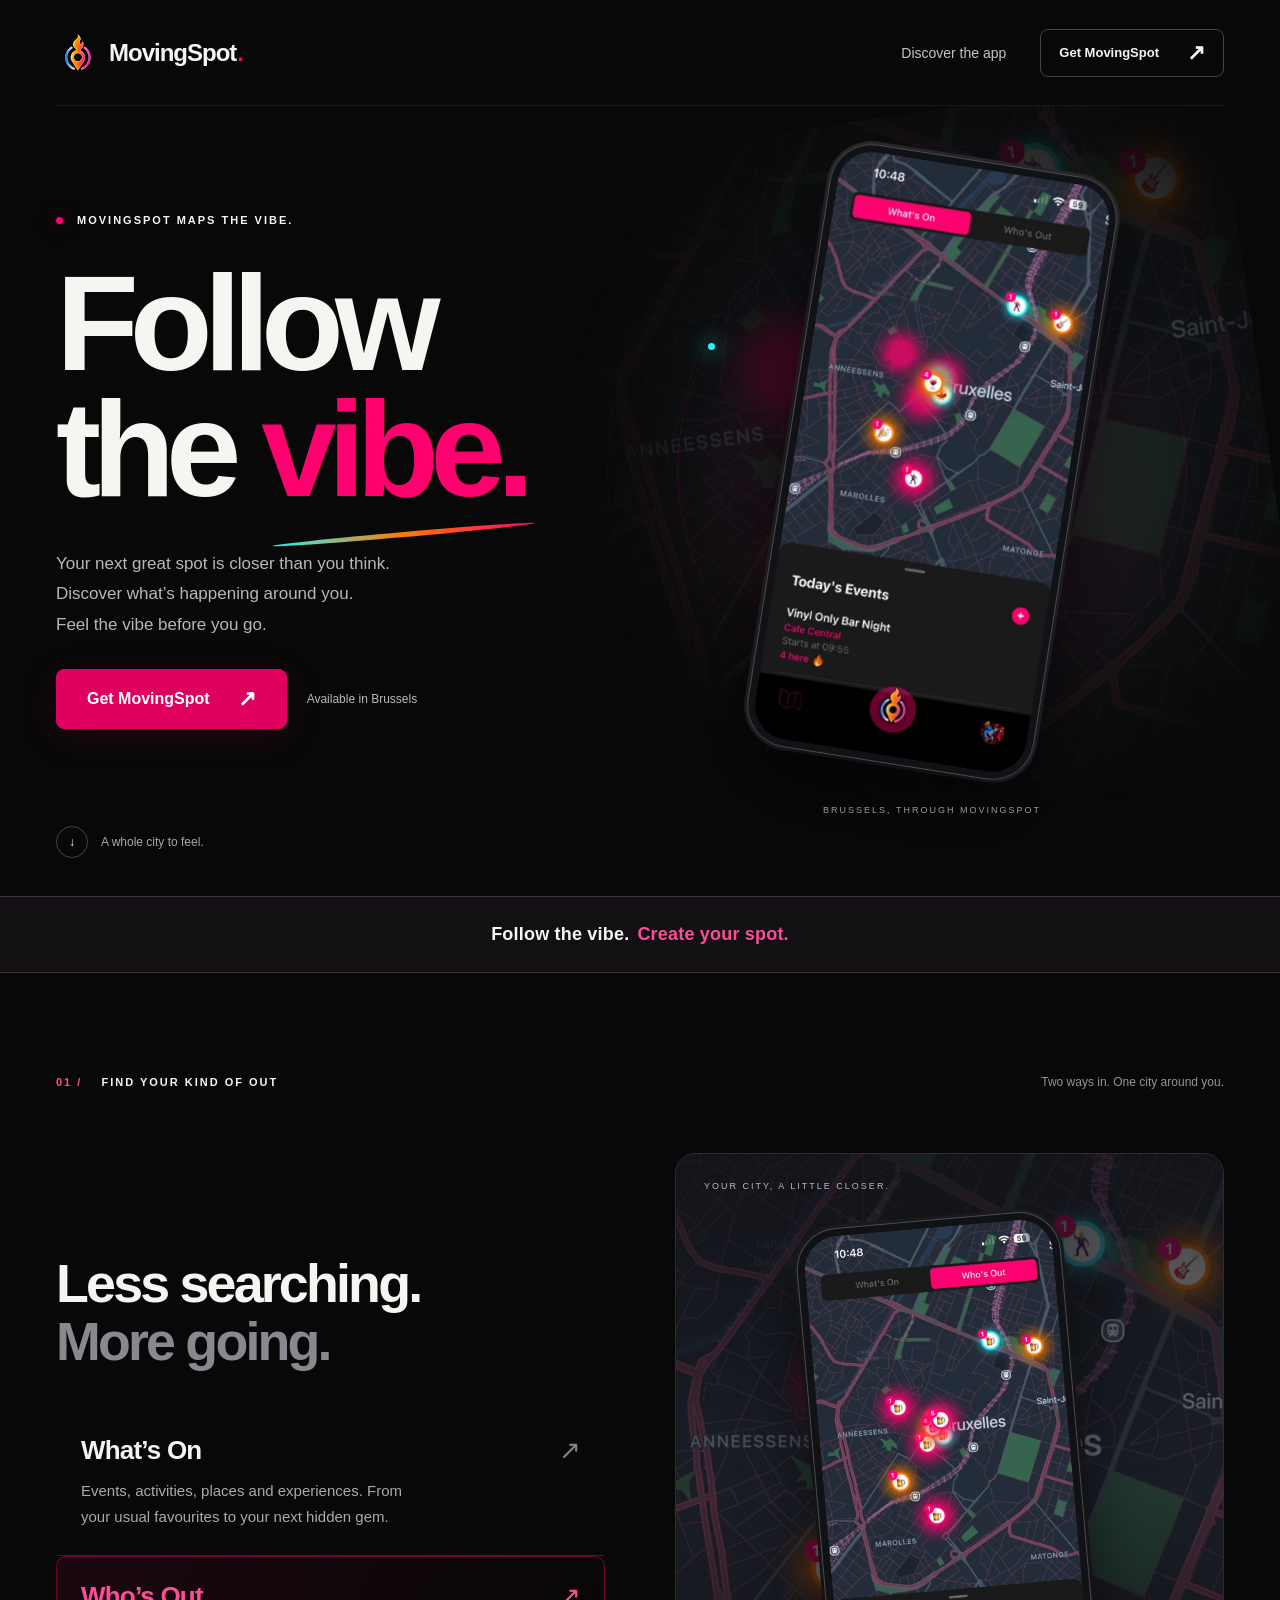
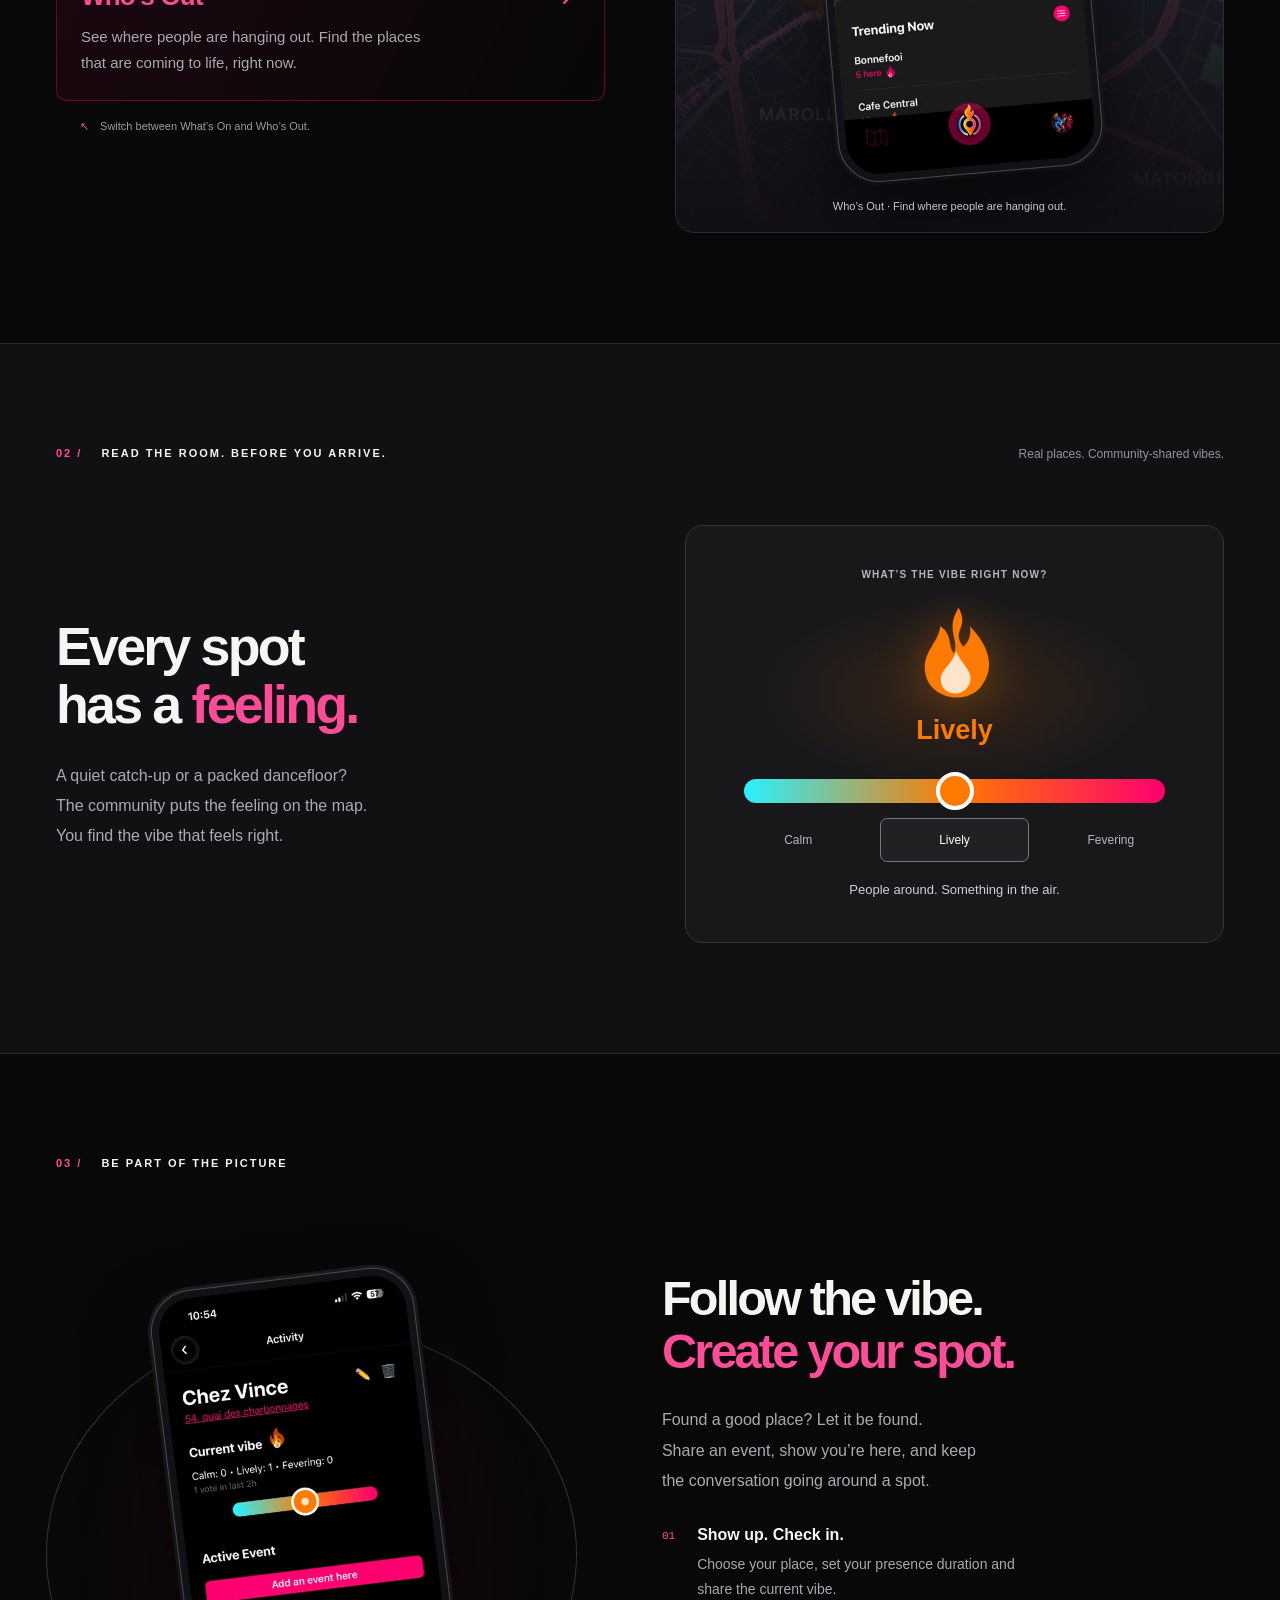
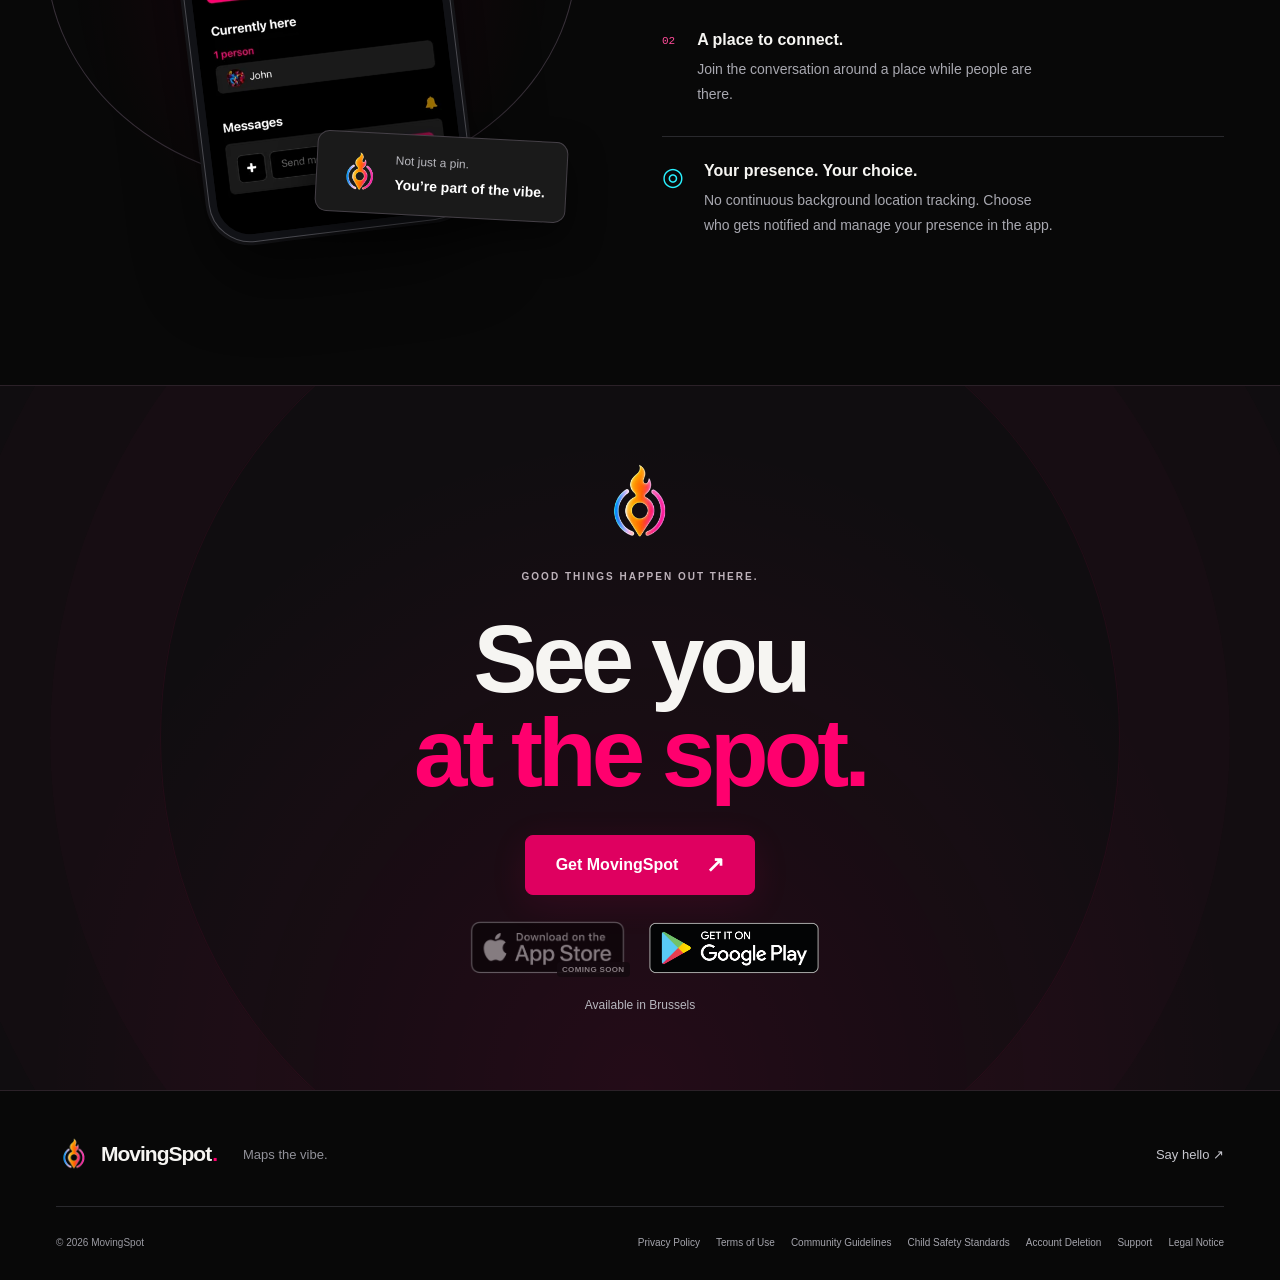
==== commit a8d48c04: "Temporarily mark iOS release as coming soon" ====
--- a/index.html
+++ b/index.html
@@ -79,7 +79,7 @@
   <link rel="apple-touch-icon" href="./assets/icon-180.png">
   <link rel="manifest" href="./site.webmanifest">
   <link rel="stylesheet" href="./styles.css?v=brussels-availability-2">
-  <script src="./site.js?v=stores-live-4" defer></script>
+  <script src="./site.js?v=ios-coming-soon-1" defer></script>
 </head>
 <body>
   <a class="skip-link" href="#main">Skip to content</a>
@@ -152,7 +152,7 @@
     </section>
     <section class="download-section" id="download" aria-labelledby="download-title">
       <div class="download-orbit" aria-hidden="true"></div><div class="wrap download-content"><img src="./assets/brand-mark.webp" width="88" height="88" alt="" loading="lazy"><p class="eyebrow">Good things happen out there.</p><h2 id="download-title">See you<br><em>at the spot.</em></h2><a class="button button-primary" data-download data-download-bottom href="#store-options"><span data-download-label>Get MovingSpot</span><span aria-hidden="true">↗</span></a>
-        <div class="store-links" id="store-options"><a class="store-badge" data-store="apple" href="https://apps.apple.com/us/app/movingspot-brussels/id6769430023" target="_blank" rel="noopener noreferrer" aria-label="Download MovingSpot on the App Store (opens in a new tab)"><img class="store-badge-image" src="./assets/app-store.png" width="775" height="300" alt=""></a><a class="store-badge" data-store="google" href="https://play.google.com/store/apps/details?id=com.brusselfever.app" target="_blank" rel="noopener noreferrer" aria-label="Get MovingSpot on Google Play (opens in a new tab)"><img class="store-badge-image" src="./assets/google-play.png" width="1500" height="1500" alt=""></a></div><p class="availability-note">Available in Brussels</p>
+        <div class="store-links" id="store-options"><a class="store-badge" data-store="apple" href="#download" aria-disabled="true" tabindex="-1" aria-label="MovingSpot is coming soon on the App Store"><img class="store-badge-image" src="./assets/app-store.png" width="775" height="300" alt=""><span class="store-badge-status">Coming soon</span></a><a class="store-badge" data-store="google" href="https://play.google.com/store/apps/details?id=com.brusselfever.app" target="_blank" rel="noopener noreferrer" aria-label="Get MovingSpot on Google Play (opens in a new tab)"><img class="store-badge-image" src="./assets/google-play.png" width="1500" height="1500" alt=""></a></div><p class="availability-note">Available in Brussels</p>
       </div>
     </section>
   </main>
@@ -160,6 +160,6 @@
     <div class="footer-top"><a class="brand" href="./"><img src="./assets/brand-mark.webp" alt="" width="36" height="36">MovingSpot<span class="brand-dot">.</span></a><p>Maps the vibe.</p><a href="mailto:support@movingspot.app" target="_blank" rel="noopener noreferrer" aria-label="Say hello (opens in a new tab)">Say hello <span aria-hidden="true">↗</span></a></div>
     <div class="footer-bottom"><p>© 2026 MovingSpot</p><nav aria-label="Legal and support"><a href="./privacy.html">Privacy Policy</a><a href="./terms.html">Terms of Use</a><a href="./community-guidelines.html">Community Guidelines</a><a href="./child-safety.html">Child Safety Standards</a><a href="./account-deletion.html">Account Deletion</a><a href="./support.html">Support</a><a href="./legal-notice.html">Legal Notice</a></nav></div>
   </footer>
-  <dialog id="store-dialog" aria-labelledby="store-title"><button class="dialog-close" type="button" aria-label="Close store selection">×</button><img src="./assets/brand-mark.webp" width="72" height="72" alt=""><p class="eyebrow">Follow the vibe.</p><h2 id="store-title">Take the city<br>with you.</h2><p class="availability-note">Available in Brussels</p><div class="dialog-stores"><a class="store-badge" data-store="apple" href="https://apps.apple.com/us/app/movingspot-brussels/id6769430023" target="_blank" rel="noopener noreferrer" aria-label="Download MovingSpot on the App Store (opens in a new tab)"><img class="store-badge-image" src="./assets/app-store.png" width="775" height="300" alt=""></a><a class="store-badge" data-store="google" href="https://play.google.com/store/apps/details?id=com.brusselfever.app" target="_blank" rel="noopener noreferrer" aria-label="Get MovingSpot on Google Play (opens in a new tab)"><img class="store-badge-image" src="./assets/google-play.png" width="1500" height="1500" alt=""></a></div></dialog>
+  <dialog id="store-dialog" aria-labelledby="store-title"><button class="dialog-close" type="button" aria-label="Close store selection">×</button><img src="./assets/brand-mark.webp" width="72" height="72" alt=""><p class="eyebrow">Follow the vibe.</p><h2 id="store-title">Take the city<br>with you.</h2><p class="availability-note">Available in Brussels</p><div class="dialog-stores"><a class="store-badge" data-store="apple" href="#download" aria-disabled="true" tabindex="-1" aria-label="MovingSpot is coming soon on the App Store"><img class="store-badge-image" src="./assets/app-store.png" width="775" height="300" alt=""><span class="store-badge-status">Coming soon</span></a><a class="store-badge" data-store="google" href="https://play.google.com/store/apps/details?id=com.brusselfever.app" target="_blank" rel="noopener noreferrer" aria-label="Get MovingSpot on Google Play (opens in a new tab)"><img class="store-badge-image" src="./assets/google-play.png" width="1500" height="1500" alt=""></a></div></dialog>
 </body>
 </html>
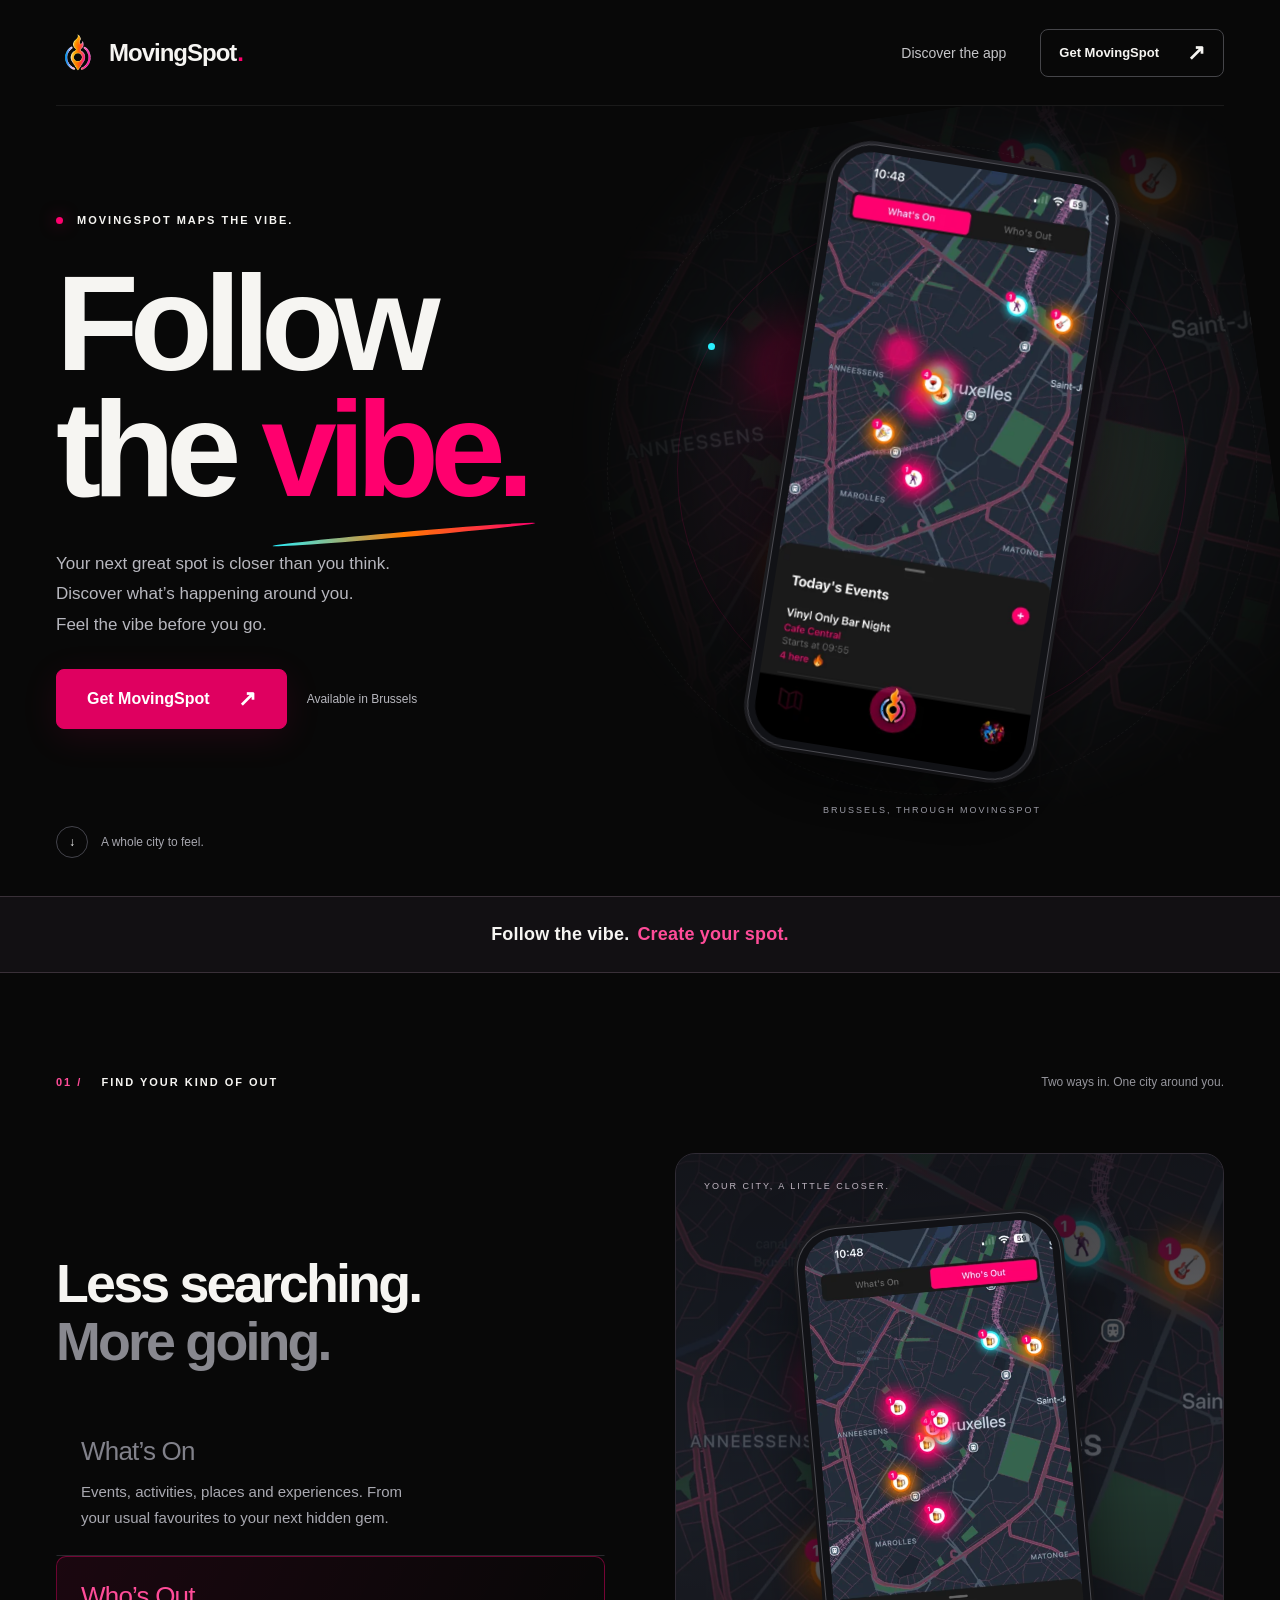
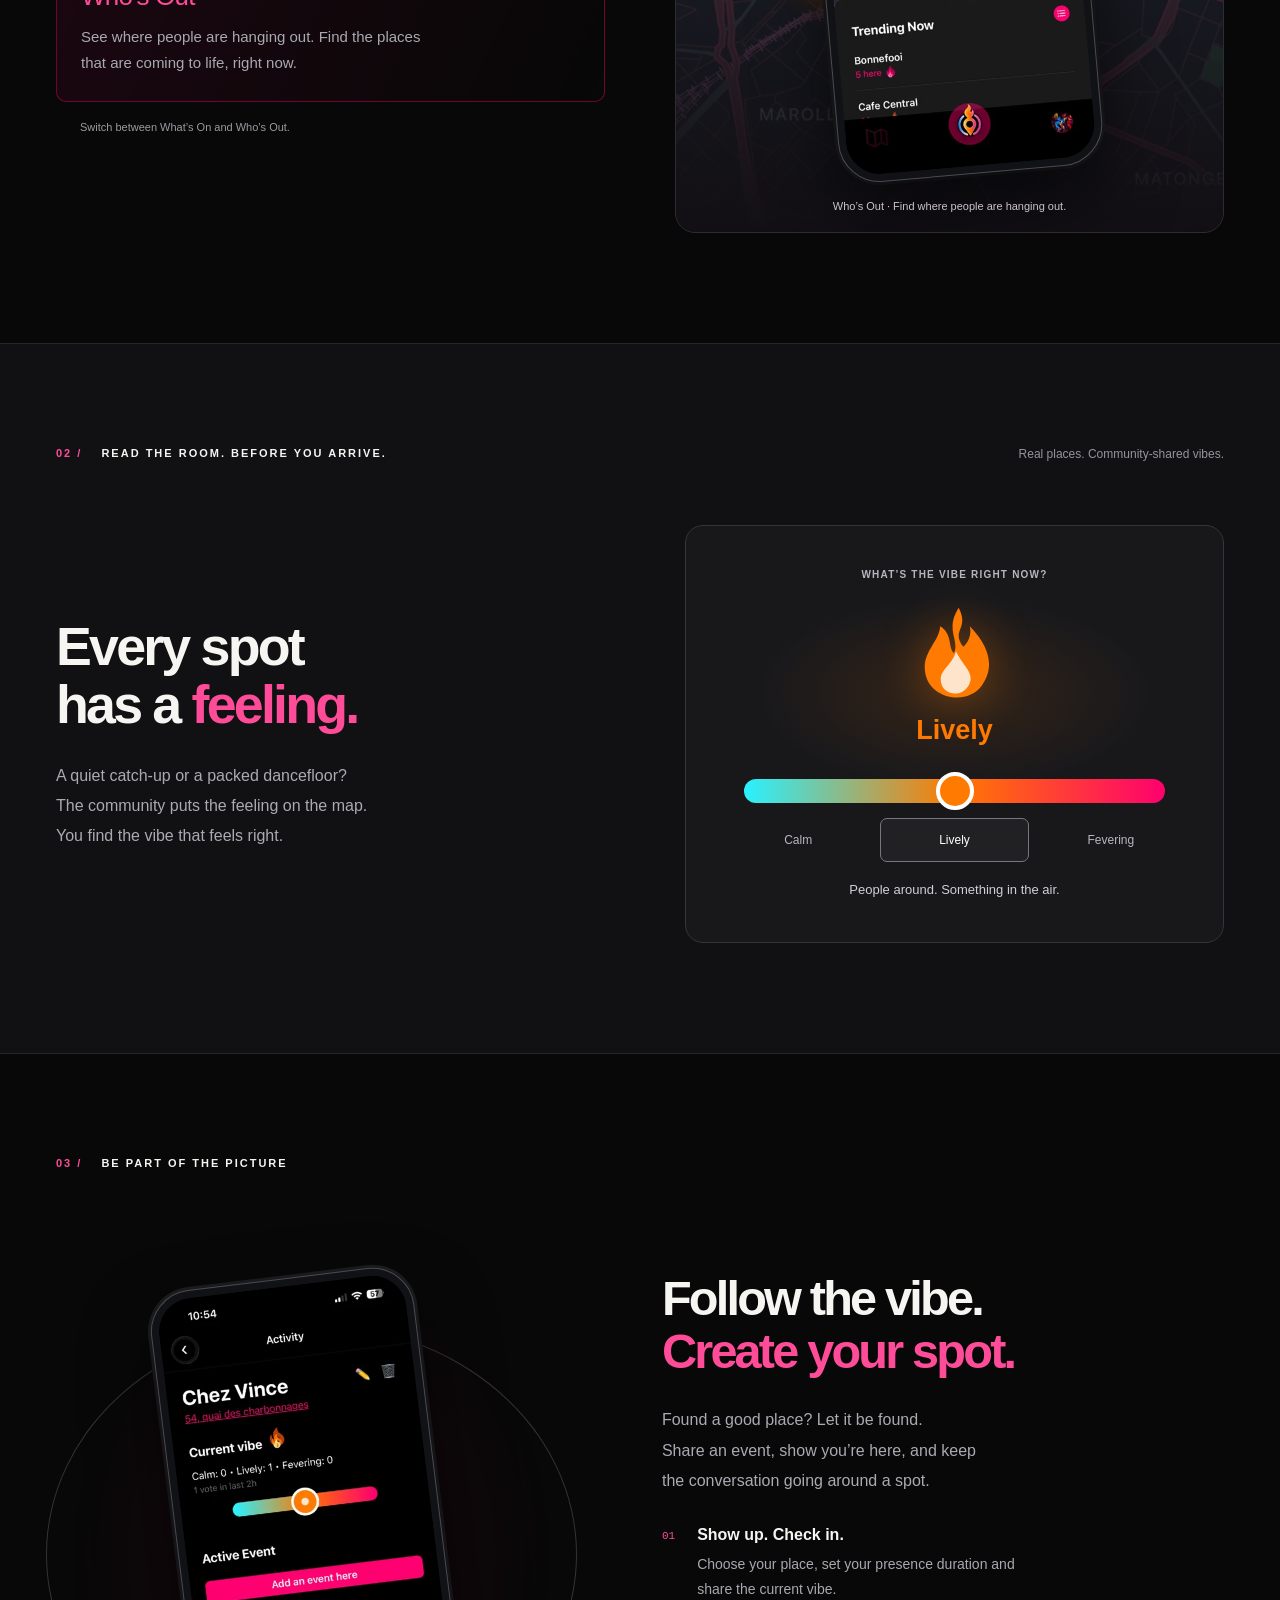
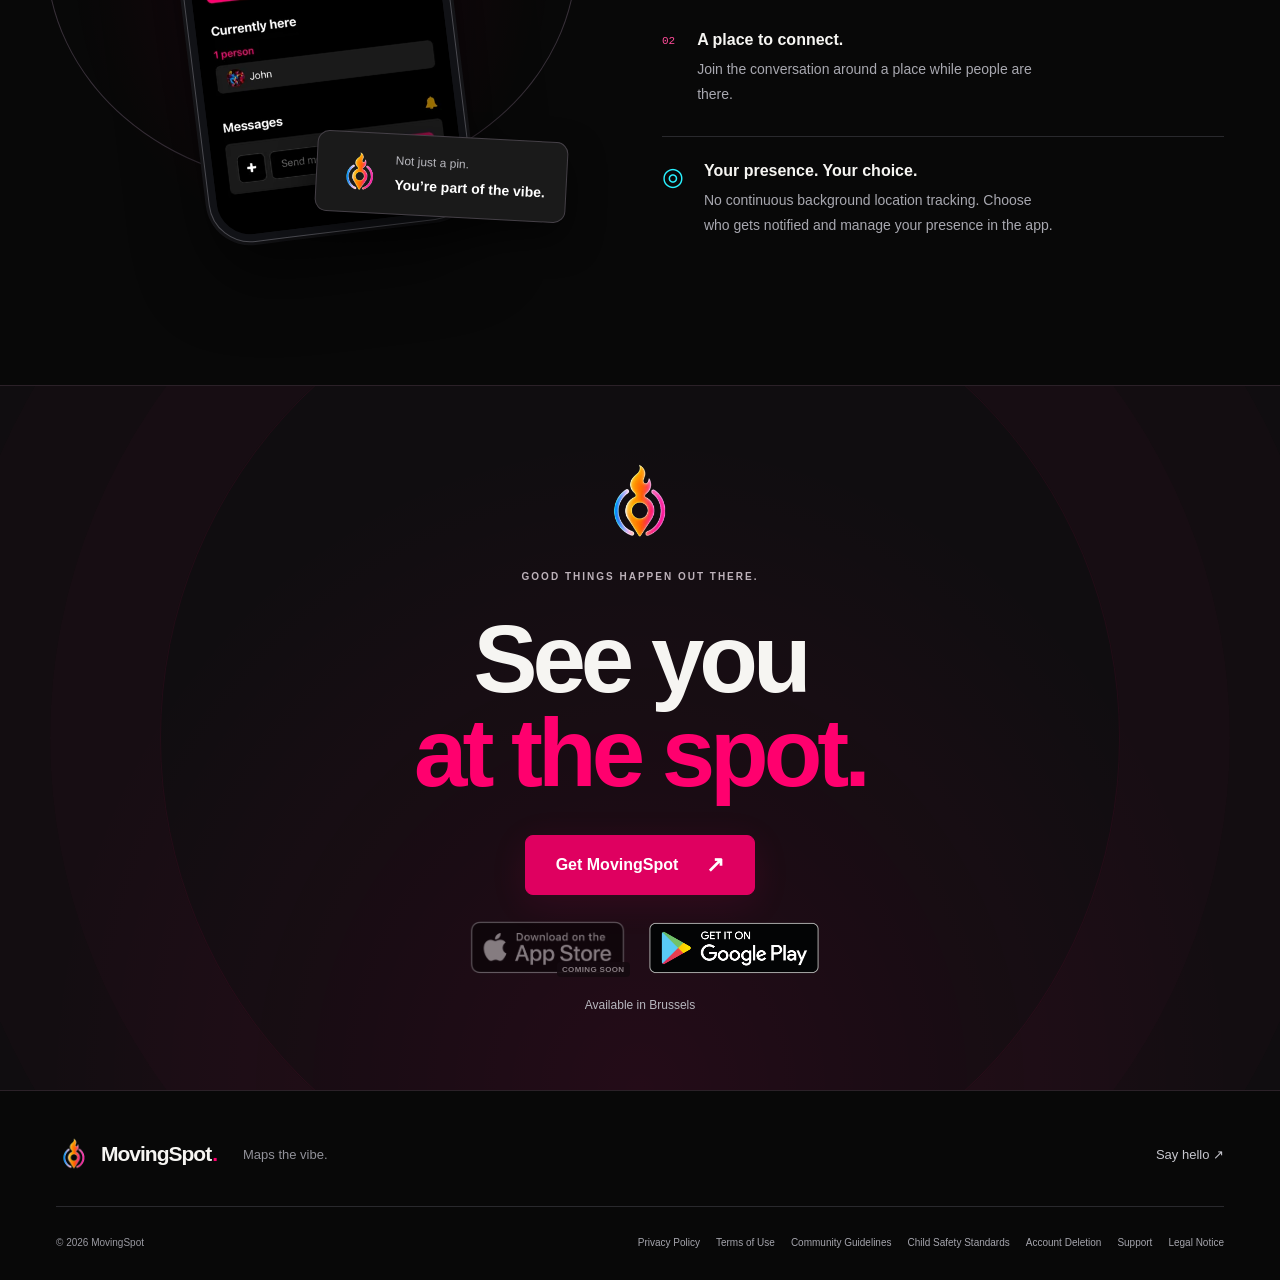
==== commit fe0261ac: "Remove discovery navigation arrows" ====
--- a/index.html
+++ b/index.html
@@ -112,10 +112,10 @@
         <div class="discovery-copy">
           <h2 id="discover-title">Less searching.<br><span class="muted-heading">More going.</span></h2>
           <div class="discovery-controls" role="group" aria-label="Explore the two map views">
-            <button class="discovery-choice" type="button" data-mode="on" aria-pressed="false" aria-controls="discovery-screen"><span class="choice-heading"><span>What’s On</span><span aria-hidden="true">↗</span></span><span class="choice-copy">Events, activities, places and experiences. From your usual favourites to your next hidden gem.</span></button>
-            <button class="discovery-choice is-active" type="button" data-mode="out" aria-pressed="true" aria-controls="discovery-screen"><span class="choice-heading"><span>Who’s Out</span><span aria-hidden="true">↗</span></span><span class="choice-copy">See where people are hanging out. Find the places that are coming to life, right now.</span></button>
+            <button class="discovery-choice" type="button" data-mode="on" aria-pressed="false" aria-controls="discovery-screen"><span class="choice-heading"><span>What’s On</span></span><span class="choice-copy">Events, activities, places and experiences. From your usual favourites to your next hidden gem.</span></button>
+            <button class="discovery-choice is-active" type="button" data-mode="out" aria-pressed="true" aria-controls="discovery-screen"><span class="choice-heading"><span>Who’s Out</span></span><span class="choice-copy">See where people are hanging out. Find the places that are coming to life, right now.</span></button>
           </div>
-          <p class="interaction-hint"><span aria-hidden="true">↖</span> Switch between What’s On and Who’s Out.</p>
+          <p class="interaction-hint">Switch between What’s On and Who’s Out.</p>
         </div>
         <figure class="discovery-stage">
           <div class="stage-map" aria-hidden="true"></div><span class="stage-caption">YOUR CITY, A LITTLE CLOSER.</span>
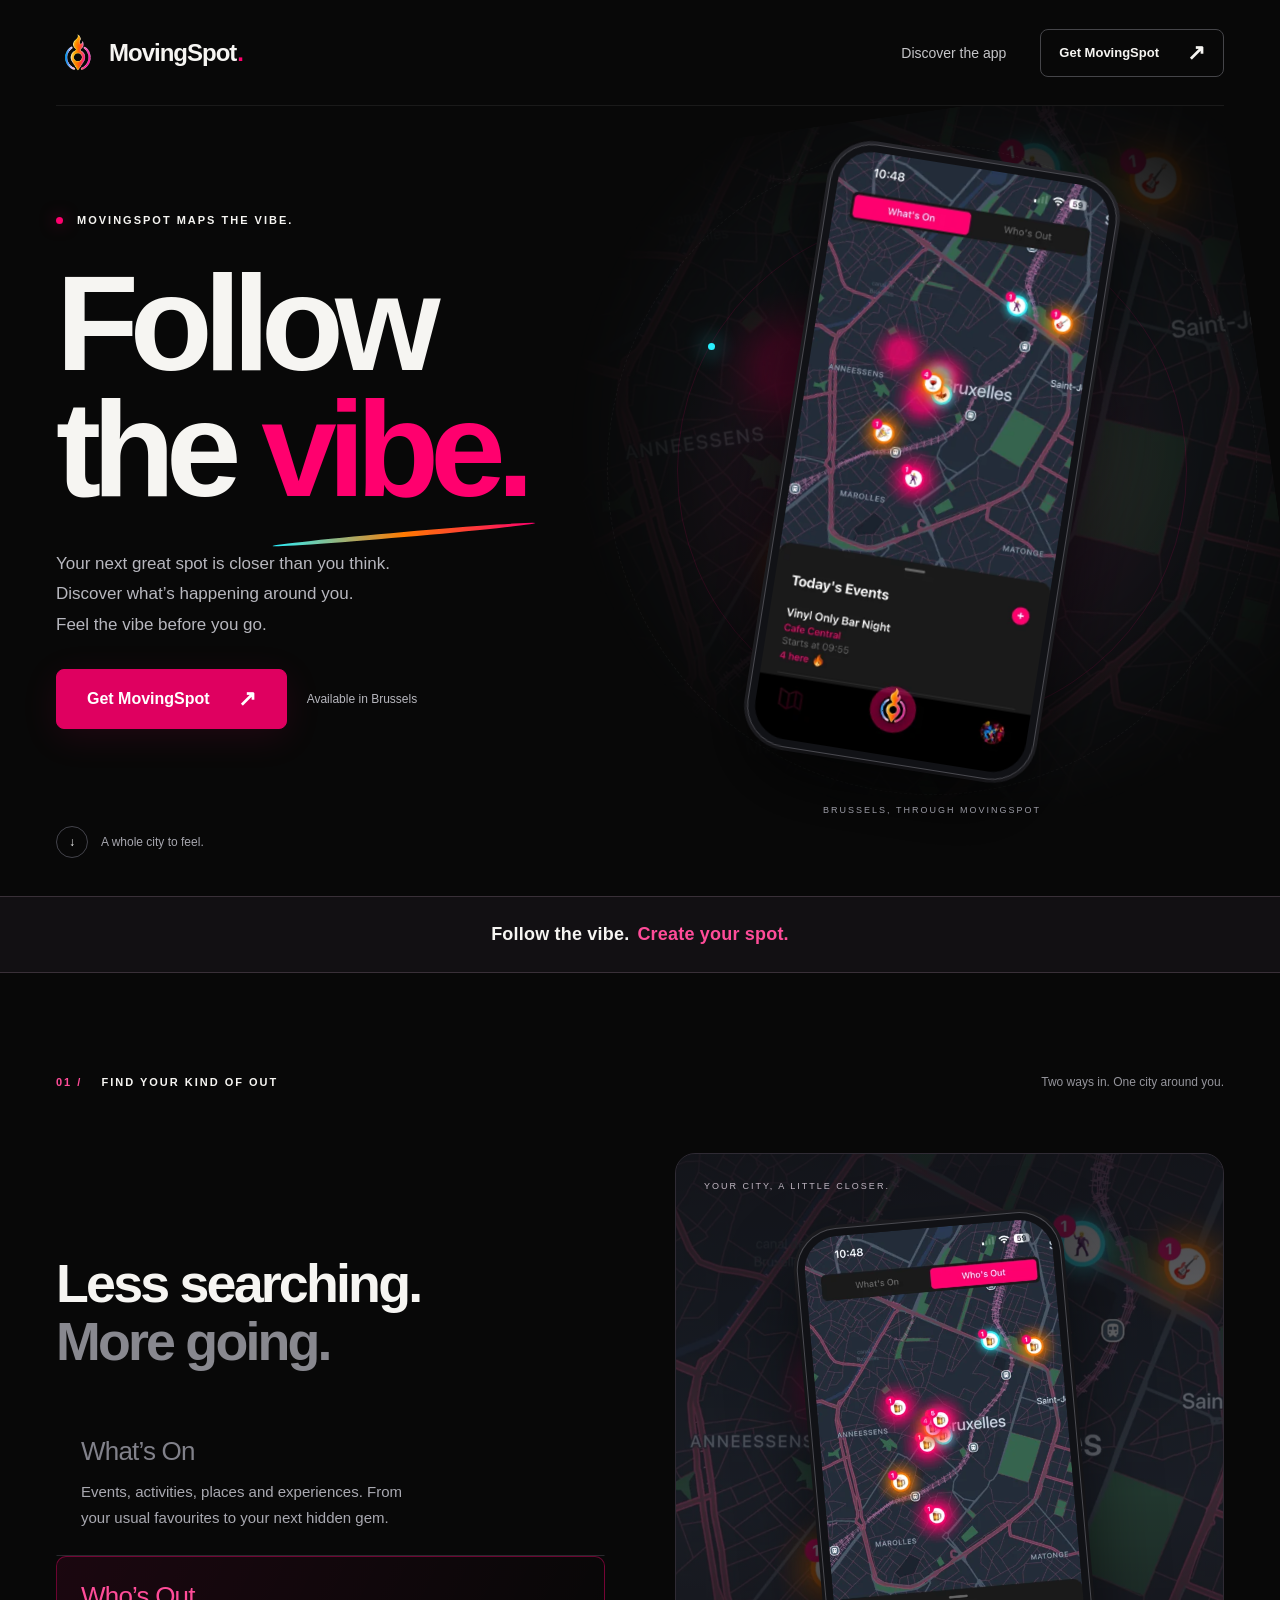
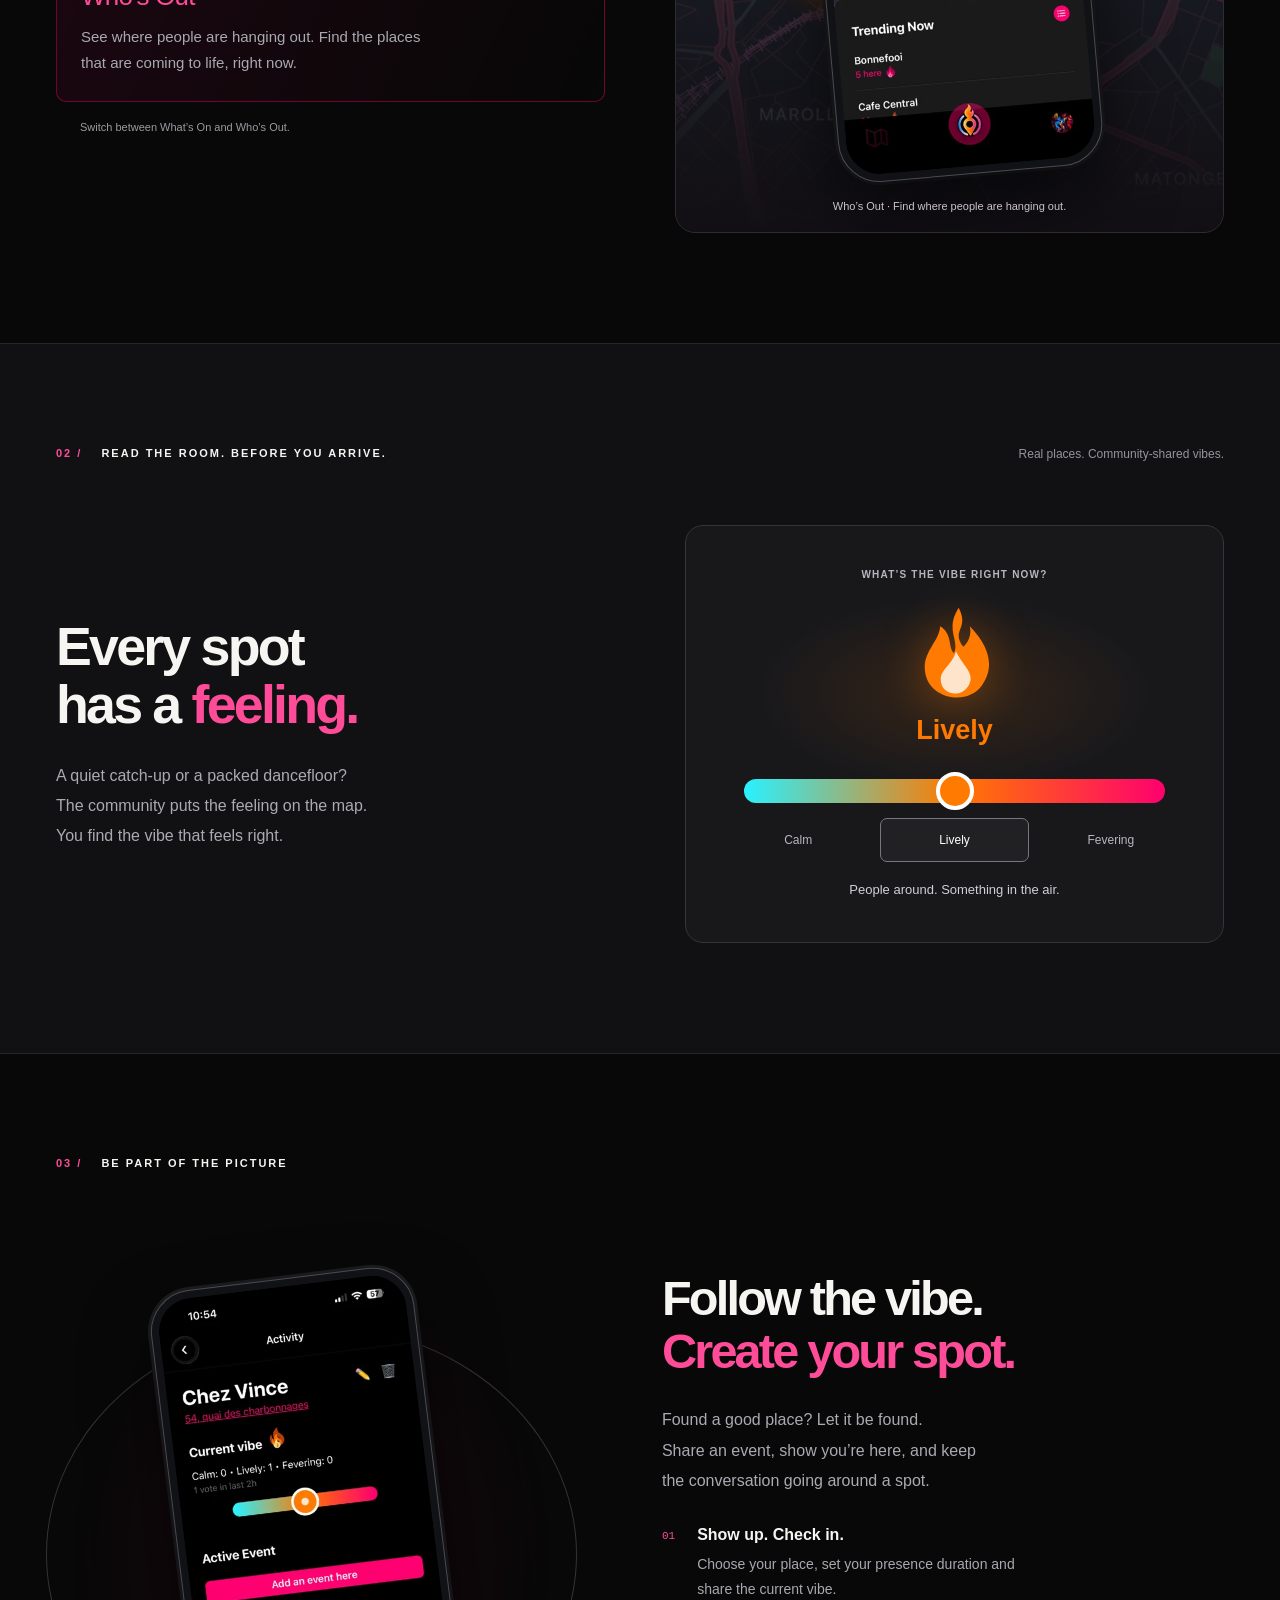
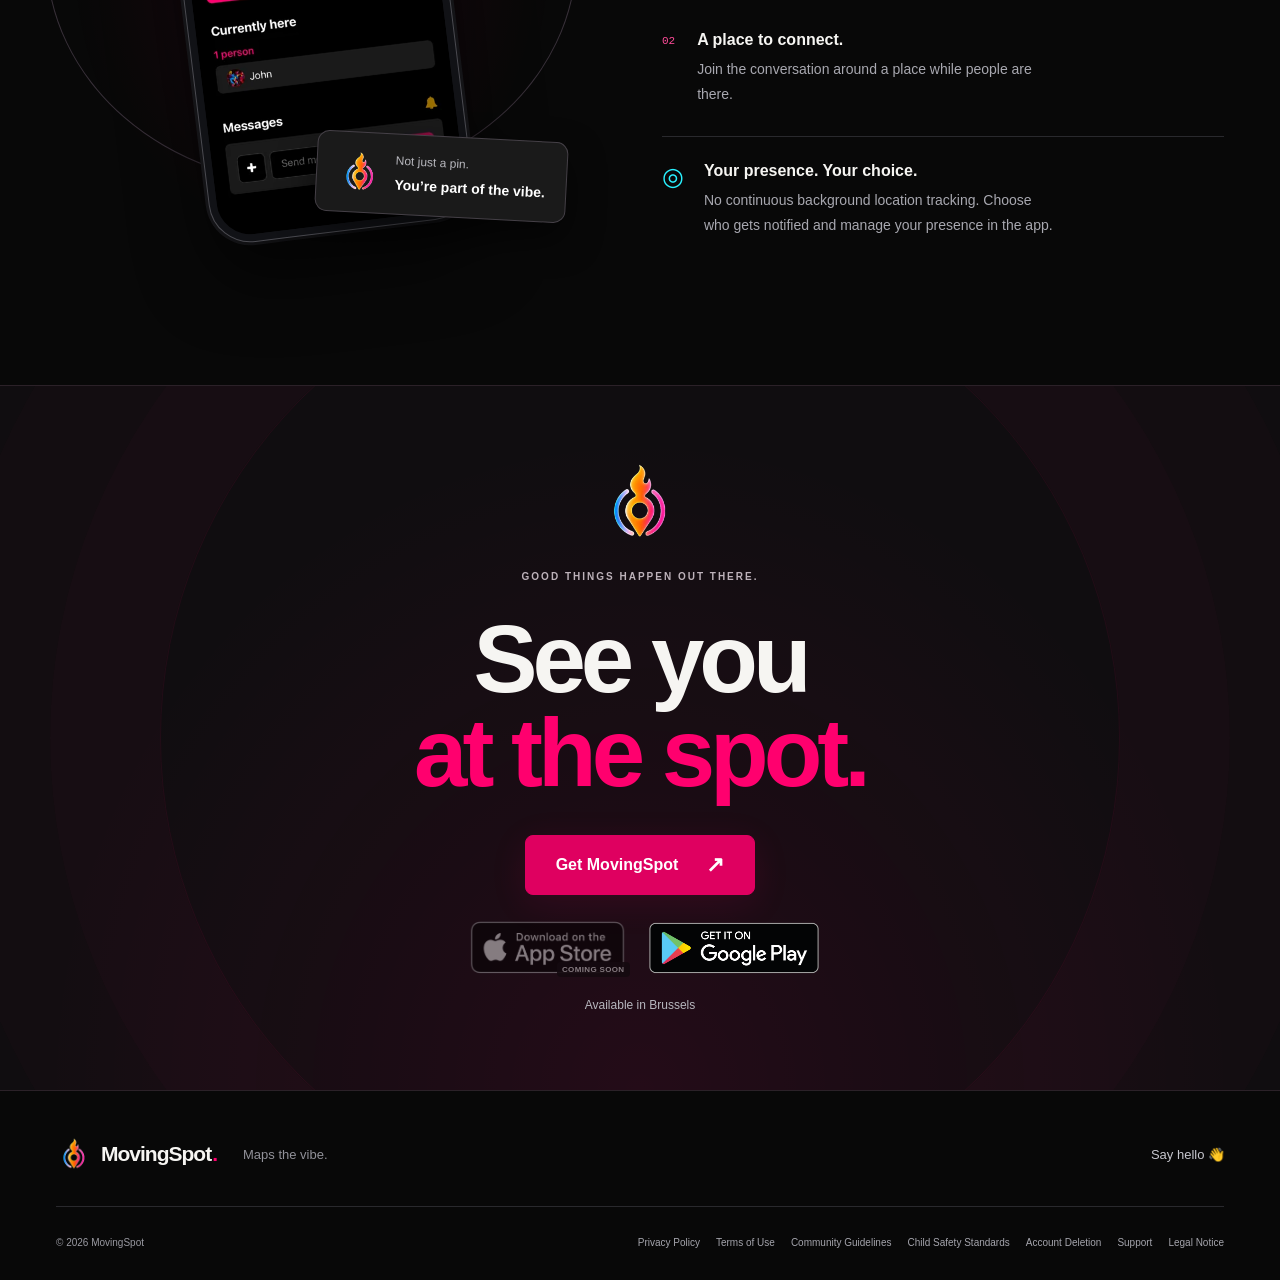
==== commit b7eefefb: "Use waving hand for Say hello link" ====
--- a/index.html
+++ b/index.html
@@ -157,7 +157,7 @@
     </section>
   </main>
   <footer class="site-footer wrap">
-    <div class="footer-top"><a class="brand" href="./"><img src="./assets/brand-mark.webp" alt="" width="36" height="36">MovingSpot<span class="brand-dot">.</span></a><p>Maps the vibe.</p><a href="mailto:support@movingspot.app" target="_blank" rel="noopener noreferrer" aria-label="Say hello (opens in a new tab)">Say hello <span aria-hidden="true">↗</span></a></div>
+    <div class="footer-top"><a class="brand" href="./"><img src="./assets/brand-mark.webp" alt="" width="36" height="36">MovingSpot<span class="brand-dot">.</span></a><p>Maps the vibe.</p><a href="mailto:support@movingspot.app" target="_blank" rel="noopener noreferrer" aria-label="Say hello (opens in a new tab)">Say hello <span aria-hidden="true">👋</span></a></div>
     <div class="footer-bottom"><p>© 2026 MovingSpot</p><nav aria-label="Legal and support"><a href="./privacy.html">Privacy Policy</a><a href="./terms.html">Terms of Use</a><a href="./community-guidelines.html">Community Guidelines</a><a href="./child-safety.html">Child Safety Standards</a><a href="./account-deletion.html">Account Deletion</a><a href="./support.html">Support</a><a href="./legal-notice.html">Legal Notice</a></nav></div>
   </footer>
   <dialog id="store-dialog" aria-labelledby="store-title"><button class="dialog-close" type="button" aria-label="Close store selection">×</button><img src="./assets/brand-mark.webp" width="72" height="72" alt=""><p class="eyebrow">Follow the vibe.</p><h2 id="store-title">Take the city<br>with you.</h2><p class="availability-note">Available in Brussels</p><div class="dialog-stores"><a class="store-badge" data-store="apple" href="#download" aria-disabled="true" tabindex="-1" aria-label="MovingSpot is coming soon on the App Store"><img class="store-badge-image" src="./assets/app-store.png" width="775" height="300" alt=""><span class="store-badge-status">Coming soon</span></a><a class="store-badge" data-store="google" href="https://play.google.com/store/apps/details?id=com.brusselfever.app" target="_blank" rel="noopener noreferrer" aria-label="Get MovingSpot on Google Play (opens in a new tab)"><img class="store-badge-image" src="./assets/google-play.png" width="1500" height="1500" alt=""></a></div></dialog>
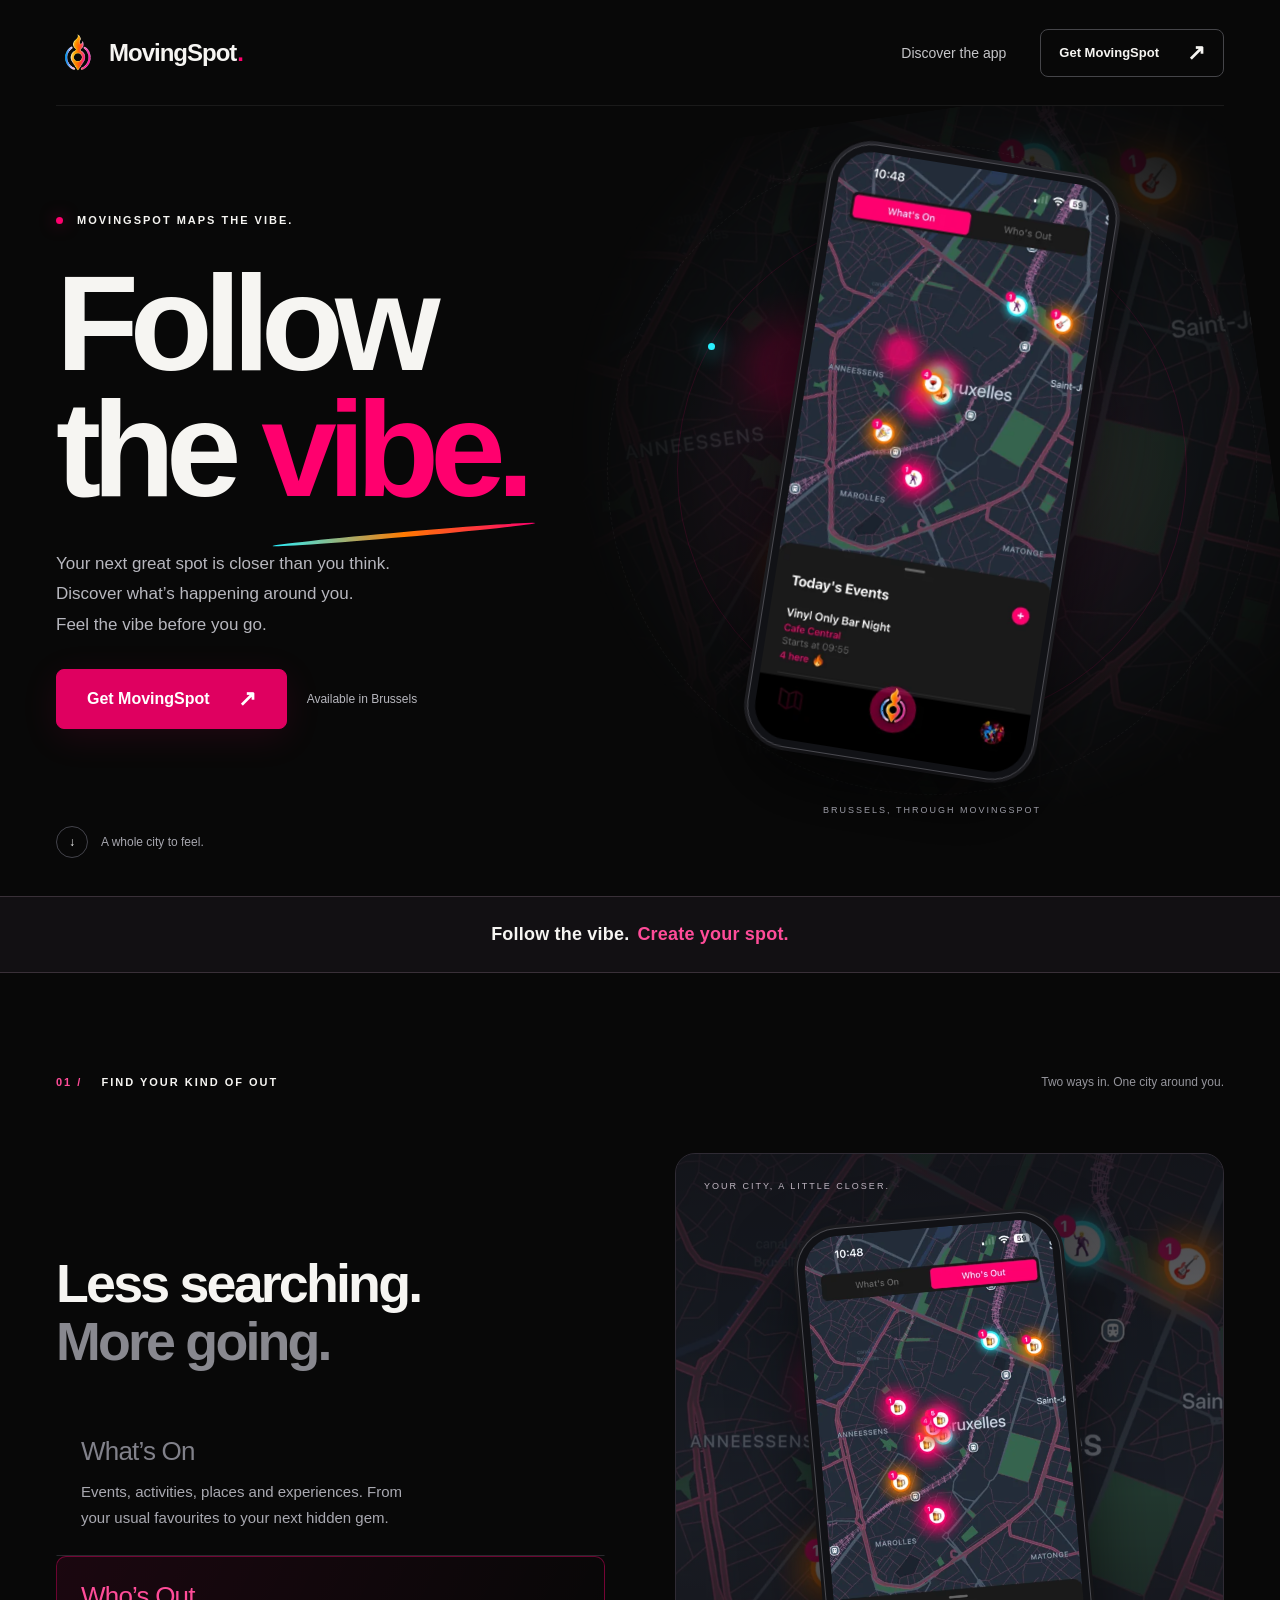
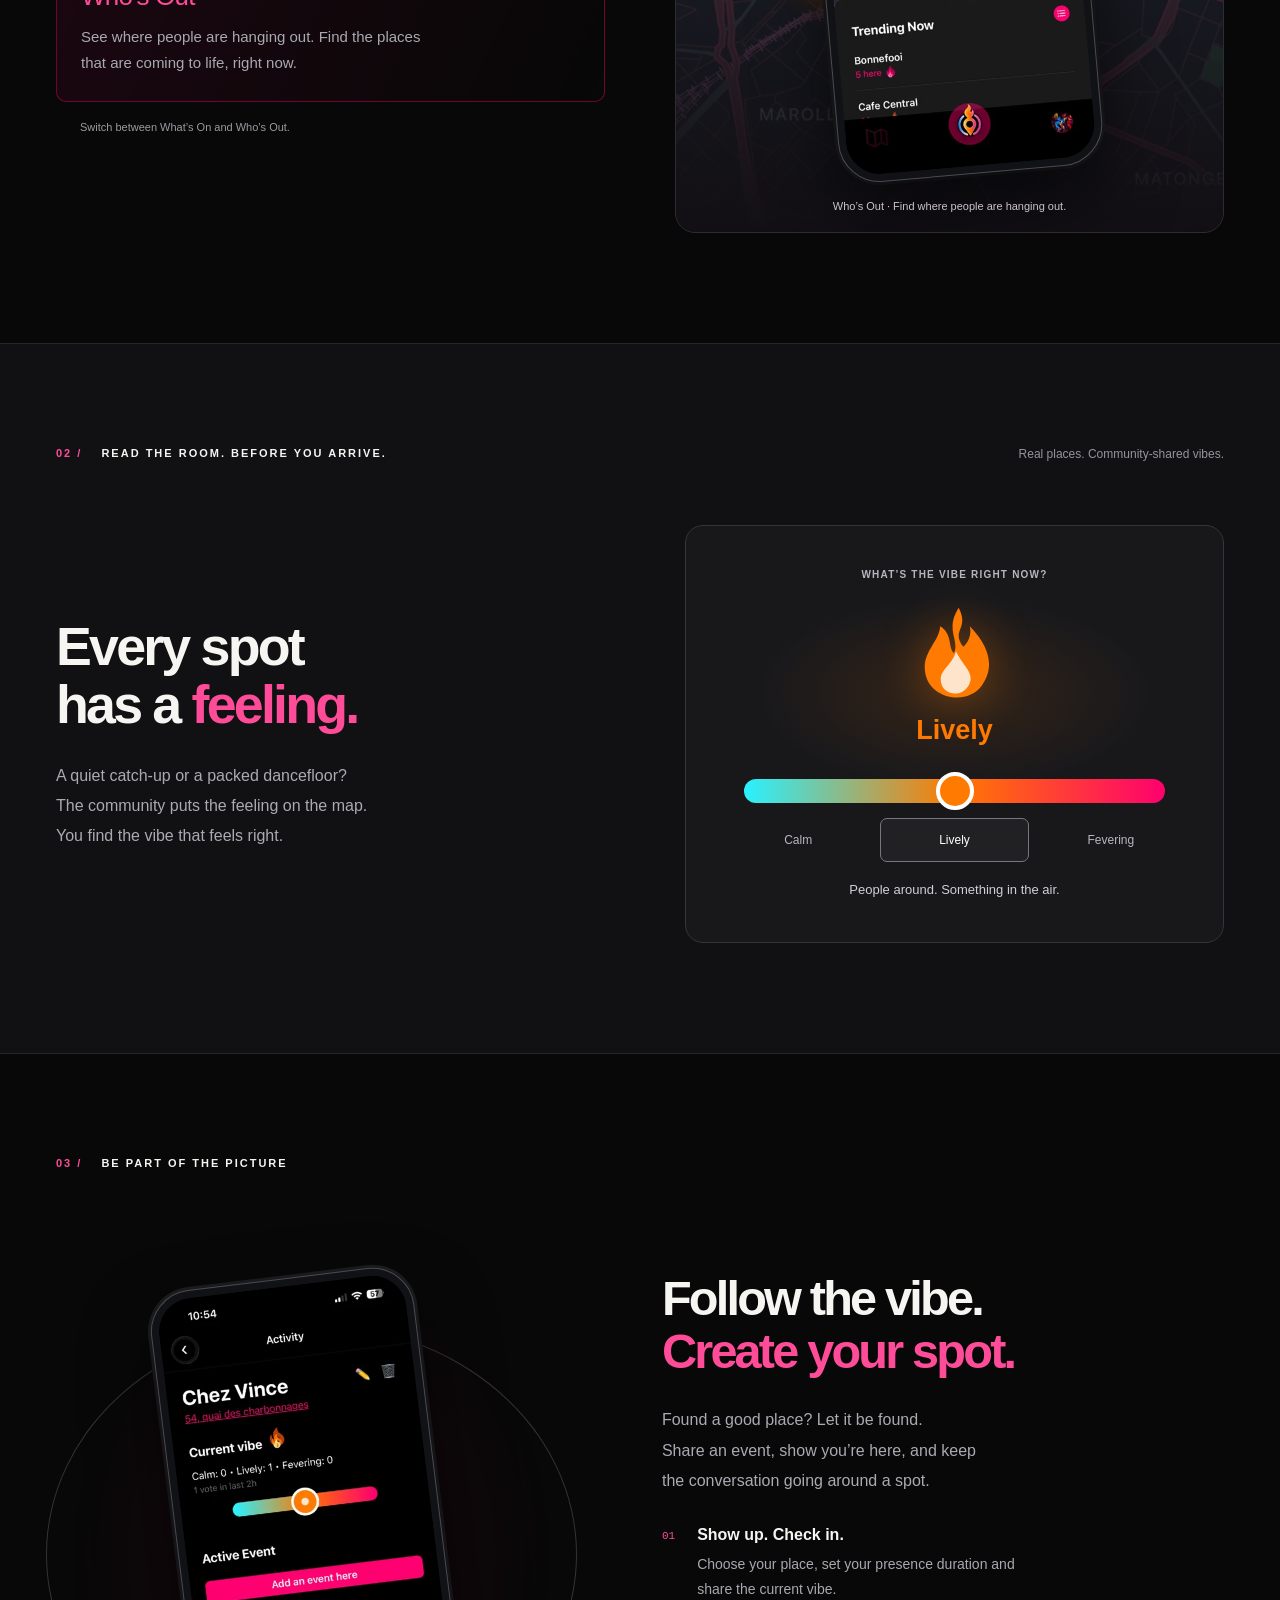
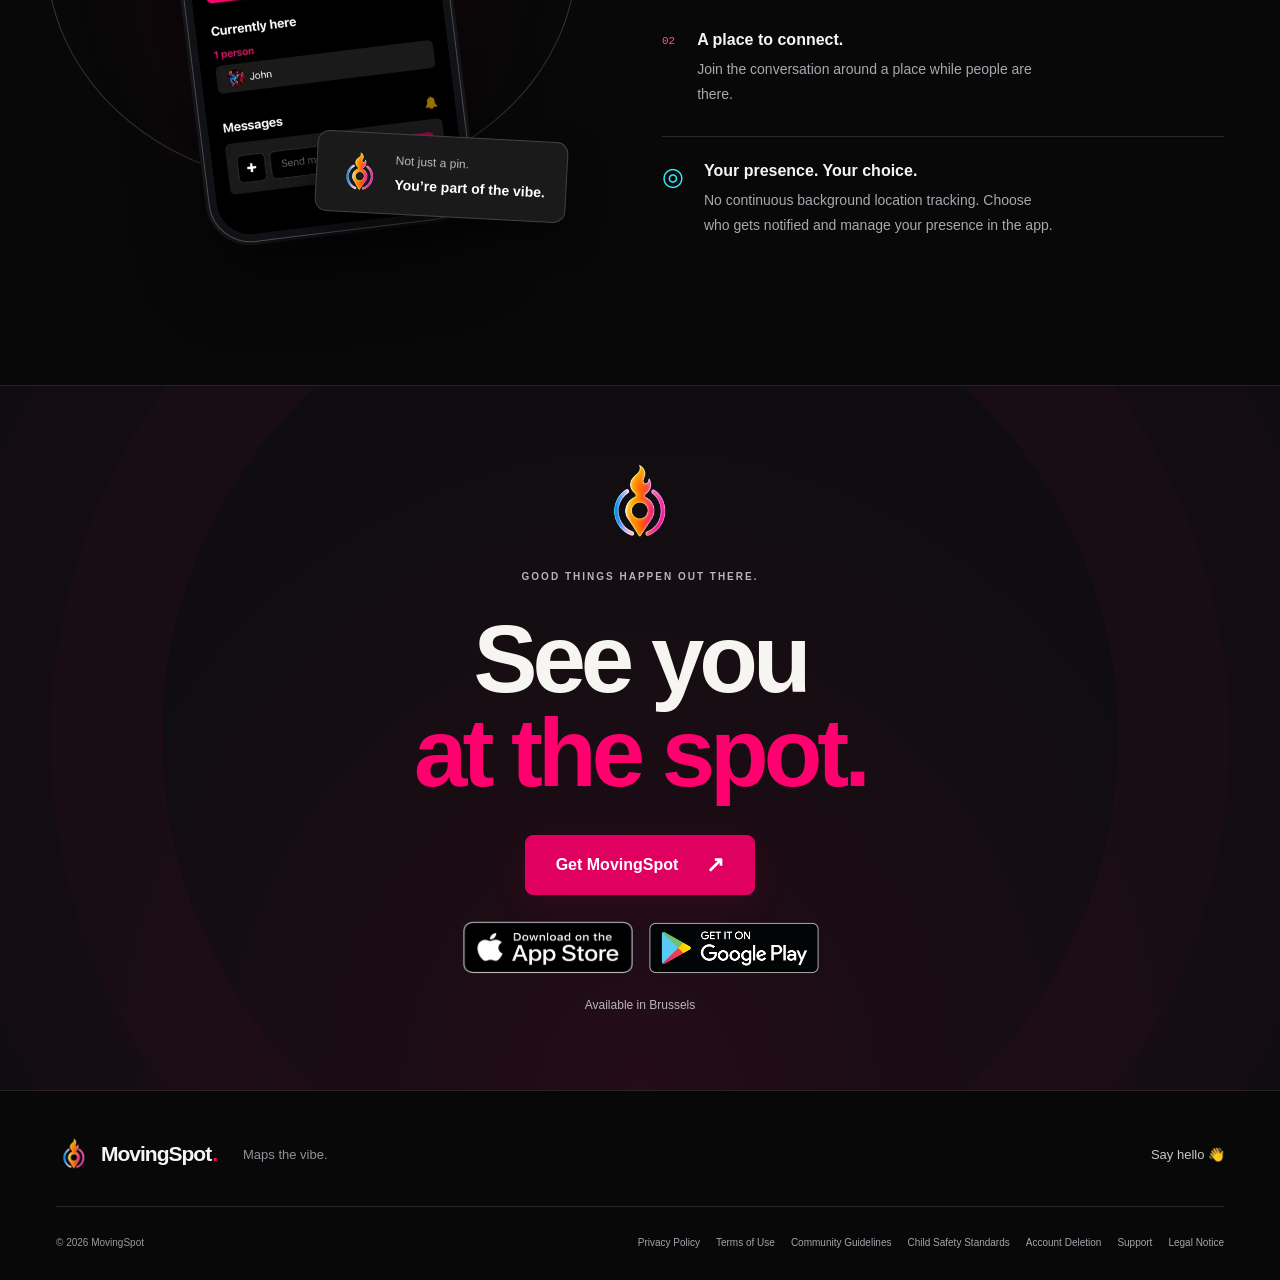
==== commit e95fd27a: "Enable App Store download link" ====
--- a/index.html
+++ b/index.html
@@ -54,7 +54,7 @@
           },
           "sameAs": [
             "https://play.google.com/store/apps/details?id=com.brusselfever.app",
-            "https://apps.apple.com/us/app/movingspot-brussels/id6769430023"
+            "https://apps.apple.com/app/movingspot-brussels/id6769430023"
           ]
         },
         {
@@ -67,7 +67,7 @@
           "url": "https://movingspot.app/",
           "downloadUrl": [
             "https://play.google.com/store/apps/details?id=com.brusselfever.app",
-            "https://apps.apple.com/us/app/movingspot-brussels/id6769430023"
+            "https://apps.apple.com/app/movingspot-brussels/id6769430023"
           ],
           "image": "https://movingspot.app/assets/icon-512.png",
           "publisher": { "@id": "https://movingspot.app/#organization" }
@@ -79,7 +79,7 @@
   <link rel="apple-touch-icon" href="./assets/icon-180.png">
   <link rel="manifest" href="./site.webmanifest">
   <link rel="stylesheet" href="./styles.css?v=brussels-availability-2">
-  <script src="./site.js?v=ios-coming-soon-1" defer></script>
+  <script src="./site.js?v=ios-coming-soon-badge-1" defer></script>
 </head>
 <body>
   <a class="skip-link" href="#main">Skip to content</a>
@@ -152,7 +152,7 @@
     </section>
     <section class="download-section" id="download" aria-labelledby="download-title">
       <div class="download-orbit" aria-hidden="true"></div><div class="wrap download-content"><img src="./assets/brand-mark.webp" width="88" height="88" alt="" loading="lazy"><p class="eyebrow">Good things happen out there.</p><h2 id="download-title">See you<br><em>at the spot.</em></h2><a class="button button-primary" data-download data-download-bottom href="#store-options"><span data-download-label>Get MovingSpot</span><span aria-hidden="true">↗</span></a>
-        <div class="store-links" id="store-options"><a class="store-badge" data-store="apple" href="#download" aria-disabled="true" tabindex="-1" aria-label="MovingSpot is coming soon on the App Store"><img class="store-badge-image" src="./assets/app-store.png" width="775" height="300" alt=""><span class="store-badge-status">Coming soon</span></a><a class="store-badge" data-store="google" href="https://play.google.com/store/apps/details?id=com.brusselfever.app" target="_blank" rel="noopener noreferrer" aria-label="Get MovingSpot on Google Play (opens in a new tab)"><img class="store-badge-image" src="./assets/google-play.png" width="1500" height="1500" alt=""></a></div><p class="availability-note">Available in Brussels</p>
+        <div class="store-links" id="store-options"><a class="store-badge" data-store="apple" href="https://apps.apple.com/app/movingspot-brussels/id6769430023" target="_blank" rel="noopener noreferrer" aria-label="Download MovingSpot on the App Store (opens in a new tab)"><img class="store-badge-image" src="./assets/app-store.png" width="775" height="300" alt=""></a><a class="store-badge" data-store="google" href="https://play.google.com/store/apps/details?id=com.brusselfever.app" target="_blank" rel="noopener noreferrer" aria-label="Get MovingSpot on Google Play (opens in a new tab)"><img class="store-badge-image" src="./assets/google-play.png" width="1500" height="1500" alt=""></a></div><p class="availability-note">Available in Brussels</p>
       </div>
     </section>
   </main>
@@ -160,6 +160,6 @@
     <div class="footer-top"><a class="brand" href="./"><img src="./assets/brand-mark.webp" alt="" width="36" height="36">MovingSpot<span class="brand-dot">.</span></a><p>Maps the vibe.</p><a href="mailto:support@movingspot.app" target="_blank" rel="noopener noreferrer" aria-label="Say hello (opens in a new tab)">Say hello <span aria-hidden="true">👋</span></a></div>
     <div class="footer-bottom"><p>© 2026 MovingSpot</p><nav aria-label="Legal and support"><a href="./privacy.html">Privacy Policy</a><a href="./terms.html">Terms of Use</a><a href="./community-guidelines.html">Community Guidelines</a><a href="./child-safety.html">Child Safety Standards</a><a href="./account-deletion.html">Account Deletion</a><a href="./support.html">Support</a><a href="./legal-notice.html">Legal Notice</a></nav></div>
   </footer>
-  <dialog id="store-dialog" aria-labelledby="store-title"><button class="dialog-close" type="button" aria-label="Close store selection">×</button><img src="./assets/brand-mark.webp" width="72" height="72" alt=""><p class="eyebrow">Follow the vibe.</p><h2 id="store-title">Take the city<br>with you.</h2><p class="availability-note">Available in Brussels</p><div class="dialog-stores"><a class="store-badge" data-store="apple" href="#download" aria-disabled="true" tabindex="-1" aria-label="MovingSpot is coming soon on the App Store"><img class="store-badge-image" src="./assets/app-store.png" width="775" height="300" alt=""><span class="store-badge-status">Coming soon</span></a><a class="store-badge" data-store="google" href="https://play.google.com/store/apps/details?id=com.brusselfever.app" target="_blank" rel="noopener noreferrer" aria-label="Get MovingSpot on Google Play (opens in a new tab)"><img class="store-badge-image" src="./assets/google-play.png" width="1500" height="1500" alt=""></a></div></dialog>
+  <dialog id="store-dialog" aria-labelledby="store-title"><button class="dialog-close" type="button" aria-label="Close store selection">×</button><img src="./assets/brand-mark.webp" width="72" height="72" alt=""><p class="eyebrow">Follow the vibe.</p><h2 id="store-title">Take the city<br>with you.</h2><p class="availability-note">Available in Brussels</p><div class="dialog-stores"><a class="store-badge" data-store="apple" href="https://apps.apple.com/app/movingspot-brussels/id6769430023" target="_blank" rel="noopener noreferrer" aria-label="Download MovingSpot on the App Store (opens in a new tab)"><img class="store-badge-image" src="./assets/app-store.png" width="775" height="300" alt=""></a><a class="store-badge" data-store="google" href="https://play.google.com/store/apps/details?id=com.brusselfever.app" target="_blank" rel="noopener noreferrer" aria-label="Get MovingSpot on Google Play (opens in a new tab)"><img class="store-badge-image" src="./assets/google-play.png" width="1500" height="1500" alt=""></a></div></dialog>
 </body>
 </html>
--- a/styles.css
+++ b/styles.css
@@ -982,6 +982,7 @@
   width:100%;
   height:100%;
   object-fit:contain;
+  transform:scaleX(1.1);
 }
 
 .store-badge[data-store="google"] .store-badge-image {
@@ -1152,6 +1153,10 @@
   margin-top:28px;
 }
 
+.dialog-stores .store-badge[data-store="apple"] .store-badge-image {
+  transform:none;
+}
+
 .dialog-stores .store-badge[data-store="google"] .store-badge-image {
   width:174px;
   height:174px;
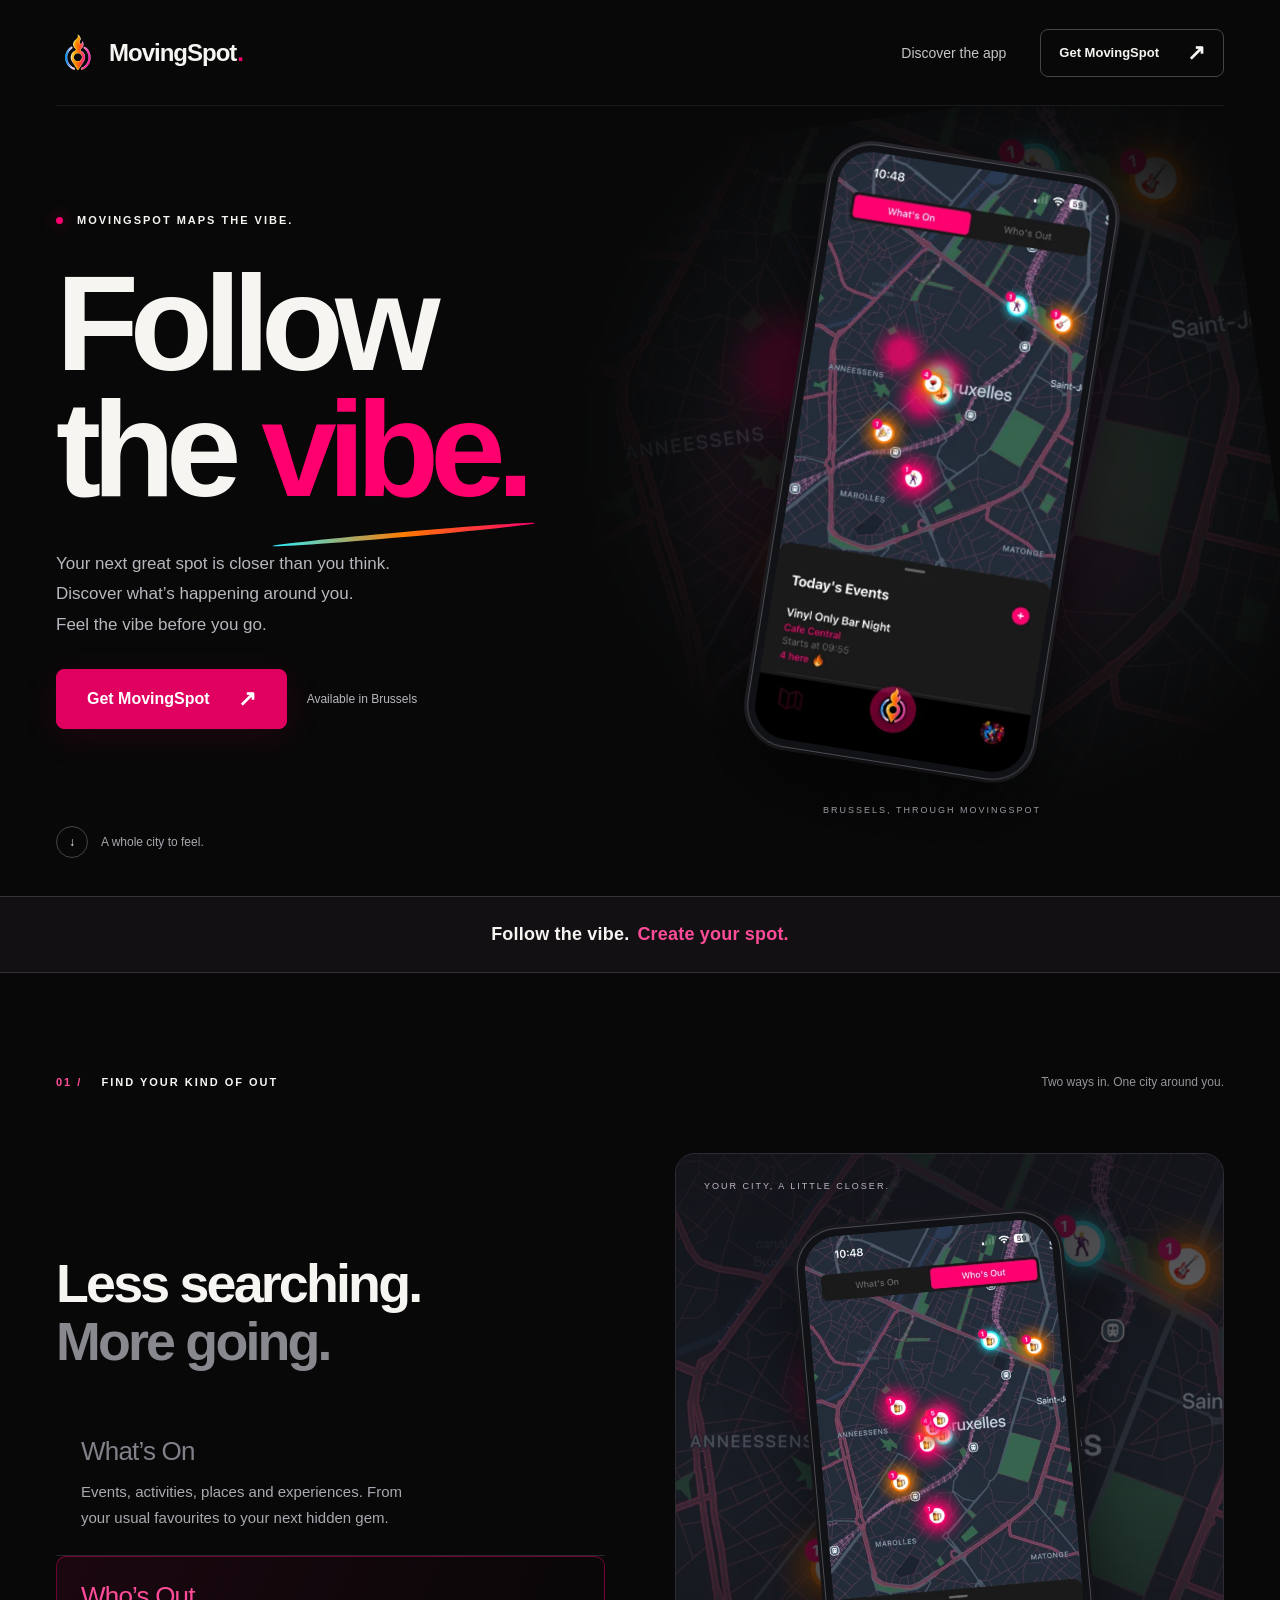
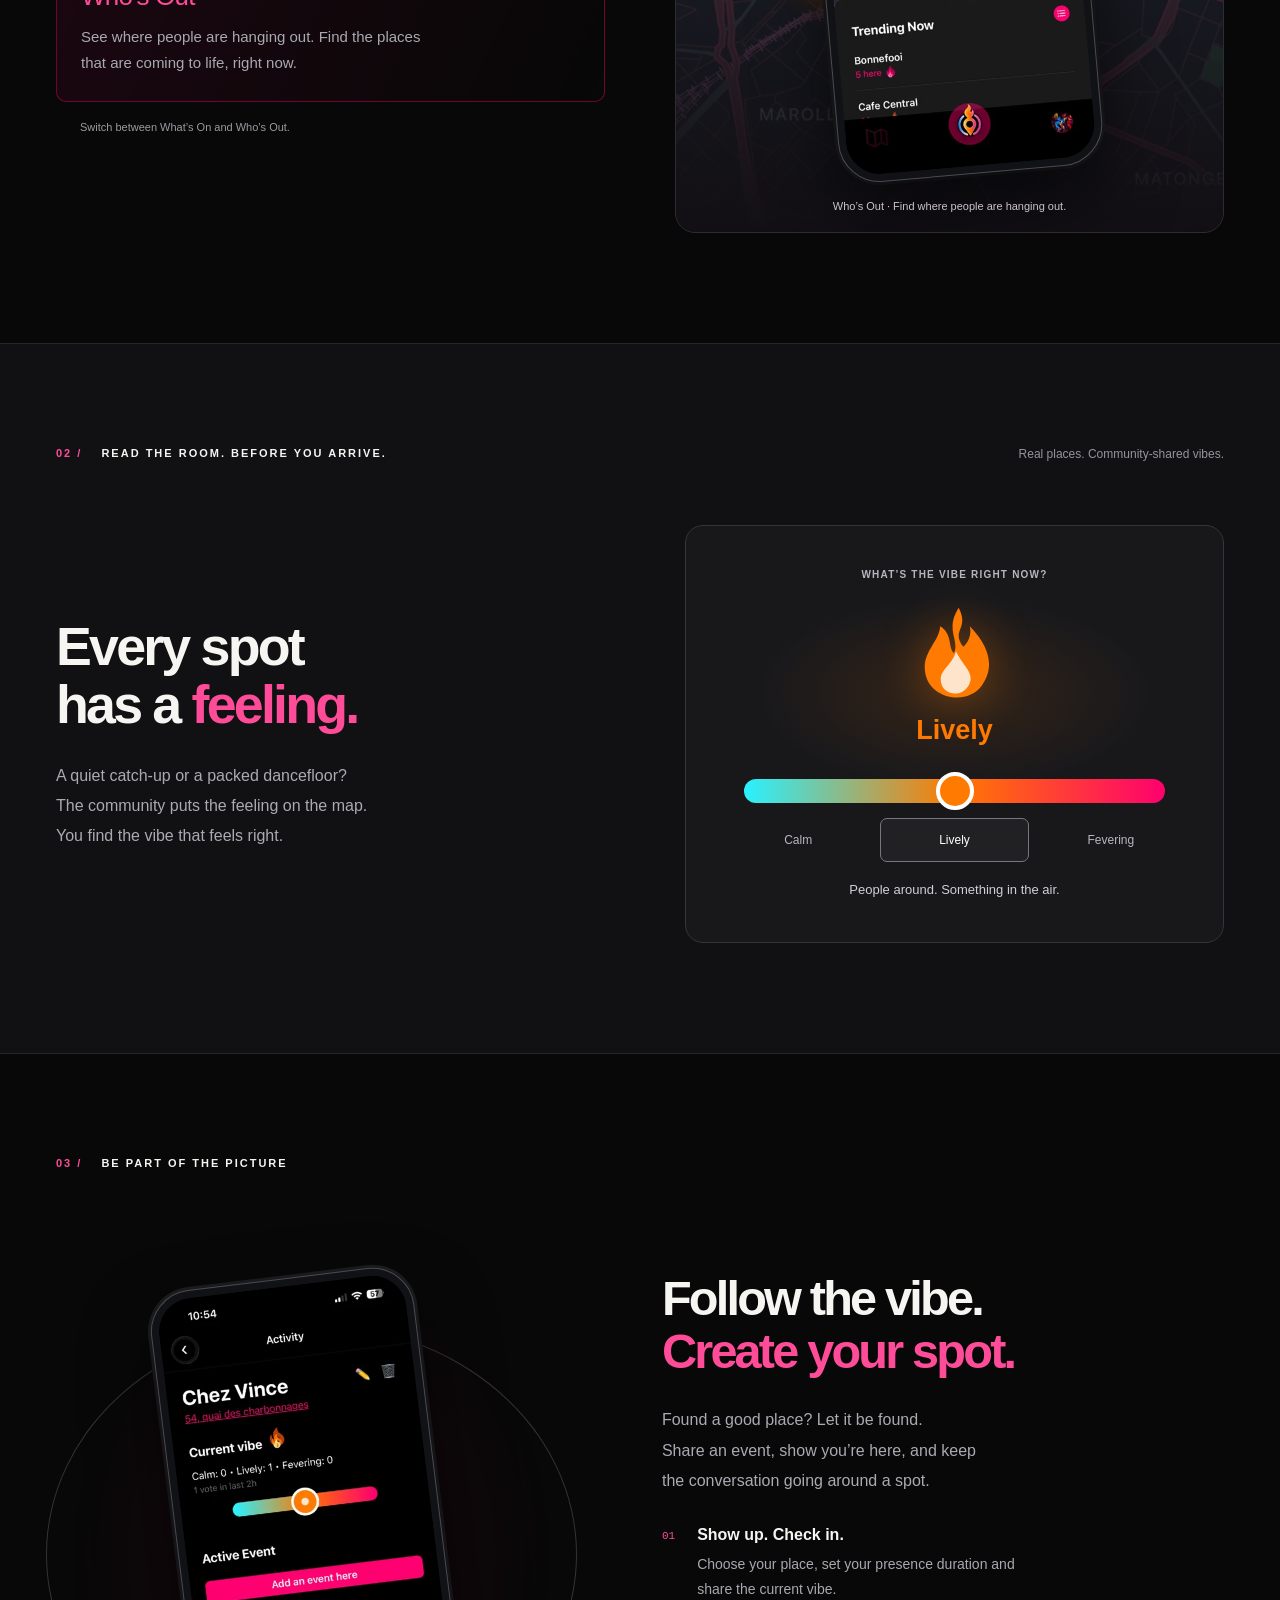
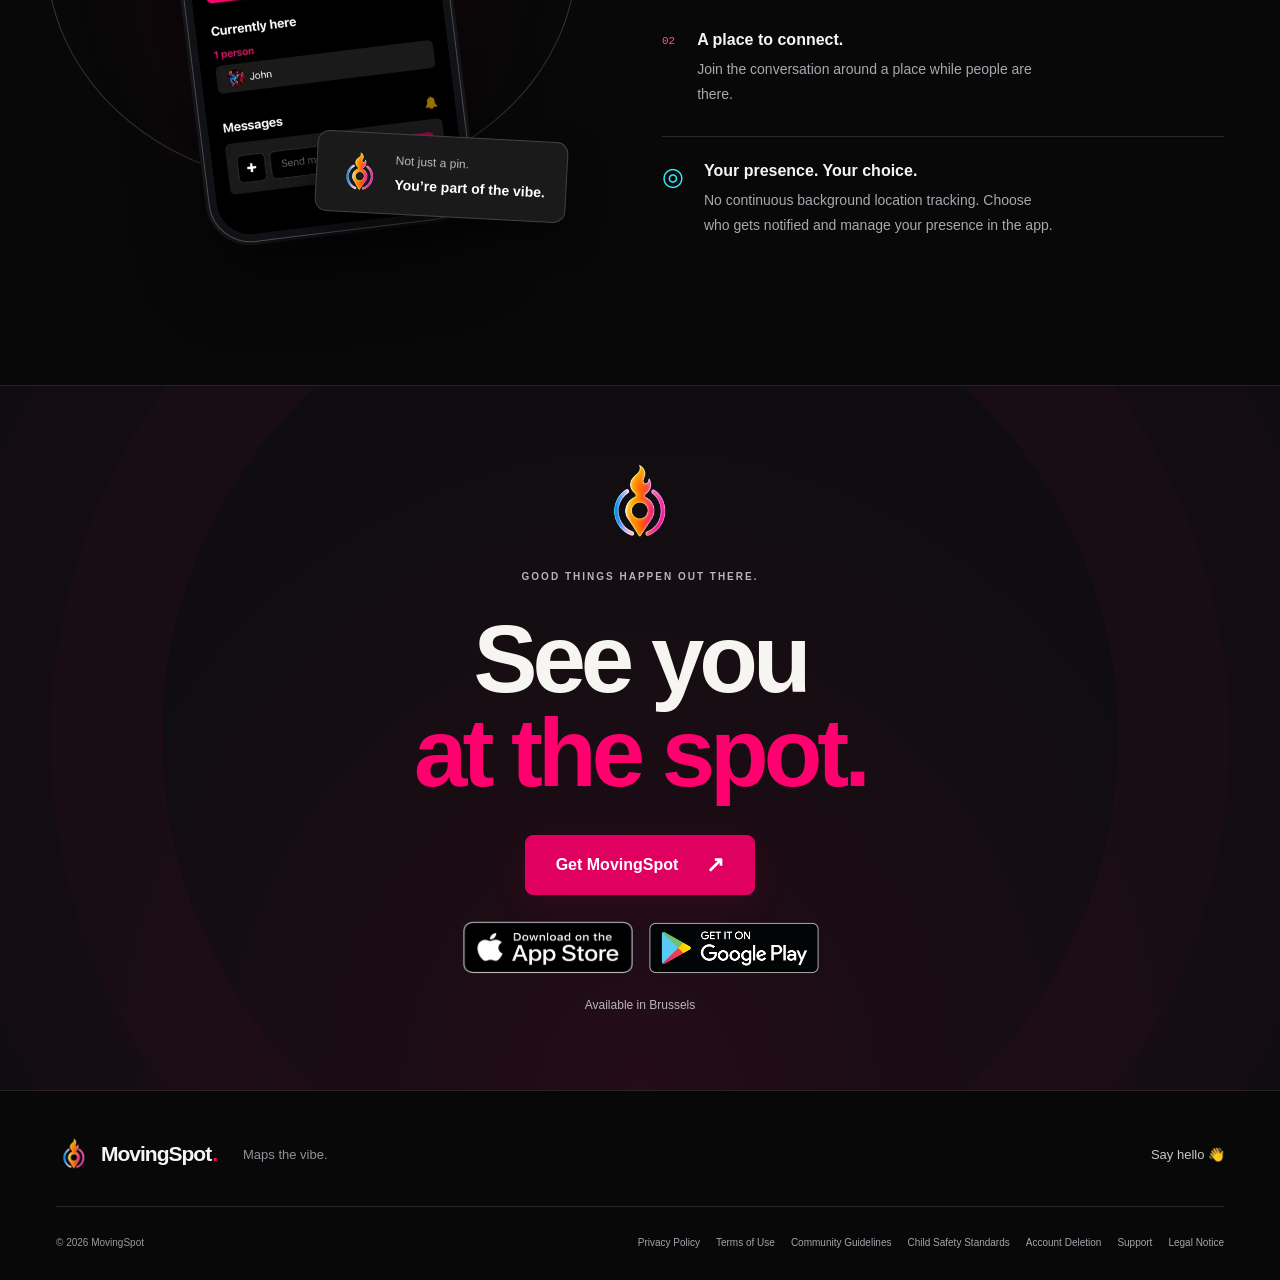
==== commit bcd378db: "Remove hero orbits and blue dot; refresh CSS cache version" ====
--- a/index.html
+++ b/index.html
@@ -78,8 +78,8 @@
   <link rel="icon" type="image/png" href="./assets/icon-32.png">
   <link rel="apple-touch-icon" href="./assets/icon-180.png">
   <link rel="manifest" href="./site.webmanifest">
-  <link rel="stylesheet" href="./styles.css?v=brussels-availability-2">
-  <script src="./site.js?v=ios-coming-soon-badge-1" defer></script>
+  <link rel="stylesheet" href="./styles.css?v=remove-orbit-1">
+  <script src="./site.js?v=app-store-live-1" defer></script>
 </head>
 <body>
   <a class="skip-link" href="#main">Skip to content</a>
@@ -97,7 +97,6 @@
       </div>
       <div class="hero-scene" aria-label="A preview of the MovingSpot app in Brussels">
         <div class="hero-map" aria-hidden="true"></div>
-        <div class="orbit orbit-one" aria-hidden="true"></div><div class="orbit orbit-two" aria-hidden="true"></div>
         <div class="phone hero-phone"><img src="./assets/map-on-780.webp" srcset="./assets/map-on-390.webp 390w, ./assets/map-on-780.webp 780w" sizes="(max-width: 600px) 250px, 290px" width="780" height="1688" fetchpriority="high" alt="MovingSpot What's On: map of Brussels with glowing event markers and Today's Events."></div>
         <span class="scene-note">BRUSSELS, THROUGH MOVINGSPOT</span>
       </div>
--- a/styles.css
+++ b/styles.css
@@ -338,37 +338,6 @@
   box-shadow:0 35px 80px #000b,0 0 0 3px #2b2b31;
 }
 
-.orbit {
-  position:absolute;
-  border:1px solid #ff006e20;
-  border-radius:50%;
-  width:510px;
-  height:510px;
-  left:50%;
-  top:50%;
-  transform:translate(-50%,-50%);
-  z-index:-1;
-}
-
-.orbit-two {
-  width:650px;
-  height:650px;
-  border-style:dashed;
-  border-color:#ffffff0a;
-}
-
-.orbit-one:before {
-  content:'';
-  position:absolute;
-  top:25%;
-  left:6%;
-  width:7px;
-  height:7px;
-  background:var(--cyan);
-  border-radius:50%;
-  box-shadow:0 0 20px 7px #29f1ff33;
-}
-
 .floating-tag {
   display:flex;
   align-items:center;
@@ -1318,14 +1287,6 @@
     height:33px;
     font-size:16px;
   }
-  .orbit {
-    width:400px;
-    height:400px;
-  }
-  .orbit-two {
-    width:500px;
-    height:500px;
-  }
   .hero-actions {
     align-items:flex-start;
     flex-direction:column;
@@ -1609,14 +1570,6 @@
     font-size:20px;
     margin-left:0;
   }
-  .orbit {
-    width:300px;
-    height:300px;
-  }
-  .orbit-two {
-    width:355px;
-    height:355px;
-  }
   .map-coordinate {
     top:5px;
     right:0;
@@ -1891,10 +1844,6 @@
   .tag-bottom {
     bottom:51px;
   }
-  .orbit-two {
-    width:285px;
-    height:285px;
-  }
   .choice-heading {
     font-size:19px;
   }
